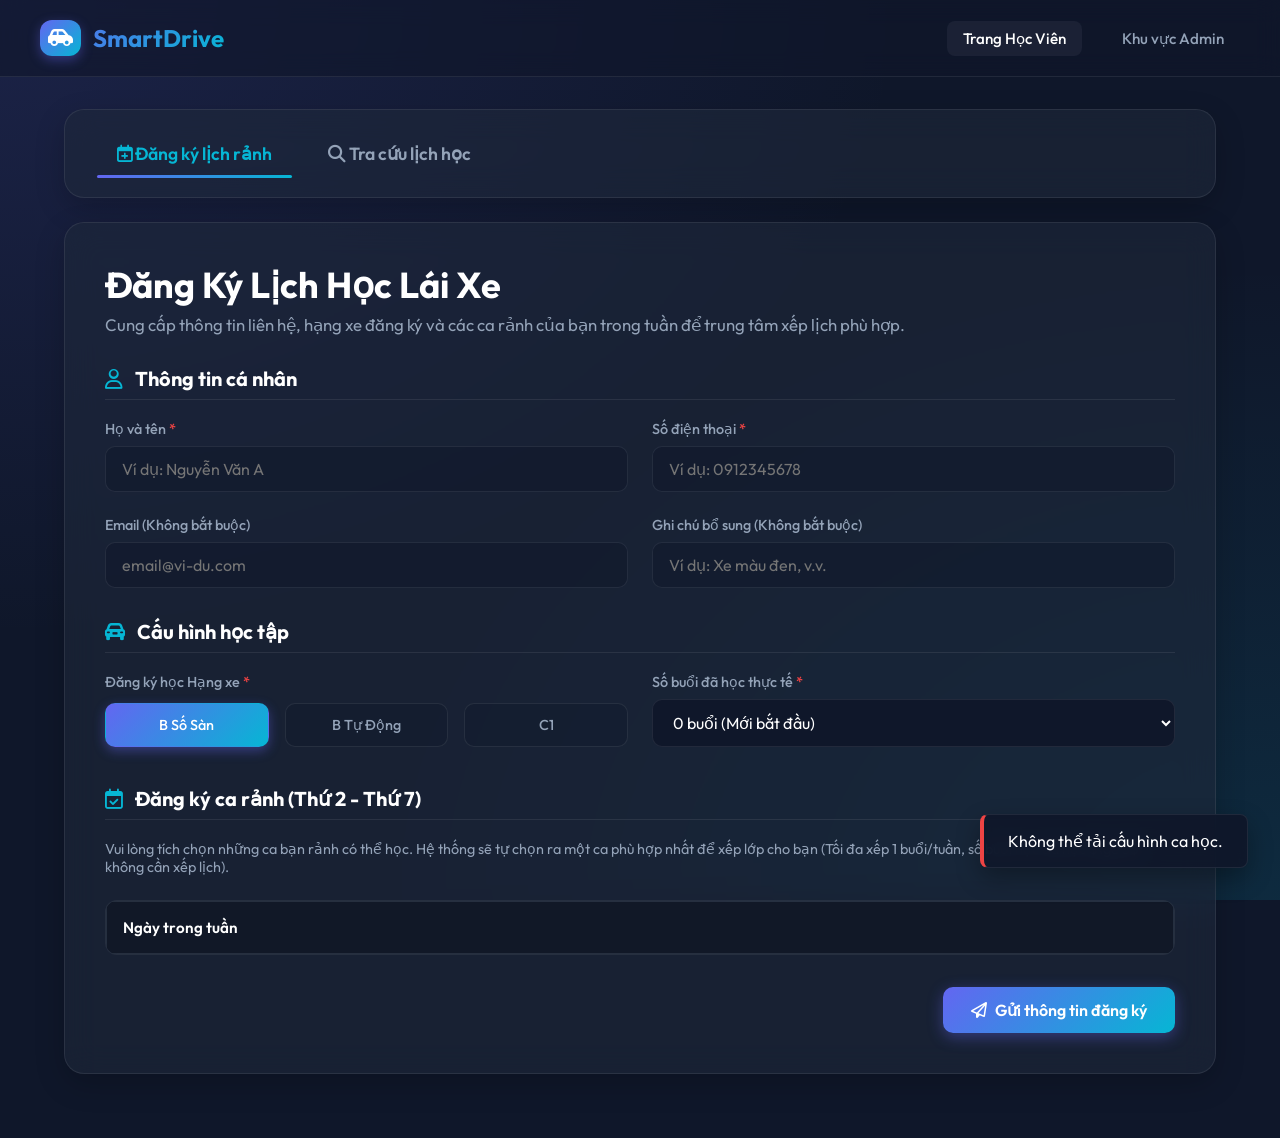
==== static/index.html @ df1af59a "Initial commit: SmartDrive scheduler with admin CRUD, class matching rules, auth validation, and Ver" ====
<!DOCTYPE html>
<html lang="vi">
<head>
    <meta charset="UTF-8">
    <meta name="viewport" content="width=device-width, initial-scale=1.0">
    <title>Đăng Ký & Tra Cứu Lịch Học Lái Xe - SmartDrive</title>
    <link rel="stylesheet" href="css/style.css">
    <link rel="stylesheet" href="https://cdnjs.cloudflare.com/ajax/libs/font-awesome/6.4.0/css/all.min.css">
</head>
<body>

    <header>
        <div class="header-container">
            <a href="#" class="logo">
                <i class="fa-solid fa-car-side"></i>
                <span>SmartDrive</span>
            </a>
            <div class="nav-links">
                <a href="index.html" class="nav-btn active">Trang Học Viên</a>
                <a href="admin.html" class="nav-btn">Khu vực Admin</a>
            </div>
        </div>
    </header>

    <main>
        <!-- Student Tabs Navigation -->
        <div class="card" style="padding: 1.25rem 2rem; margin-bottom: 1.5rem;">
            <div class="admin-tabs" style="border-bottom: none;">
                <button class="tab-btn active" data-tab="register" id="nav-tab-register">
                    <i class="fa-regular fa-calendar-plus"></i> Đăng ký lịch rảnh
                </button>
                <button class="tab-btn" data-tab="lookup" id="nav-tab-lookup">
                    <i class="fa-solid fa-magnifying-glass"></i> Tra cứu lịch học
                </button>
            </div>
        </div>

        <!-- TAB CONTENT 1: REGISTER -->
        <div id="tab-register" class="tab-content active">
            <div class="card" id="form-container">
                <h1>Đăng Ký Lịch Học Lái Xe</h1>
                <p class="subtitle">Cung cấp thông tin liên hệ, hạng xe đăng ký và các ca rảnh của bạn trong tuần để trung tâm xếp lịch phù hợp.</p>
                
                <form id="student-form">
                    <h2 style="font-size: 1.25rem; border-bottom: 1px solid var(--border-color); padding-bottom: 0.5rem; margin-bottom: 1.25rem;">
                        <i class="fa-regular fa-user" style="margin-right: 0.5rem; color: var(--accent);"></i> Thông tin cá nhân
                    </h2>
                    
                    <div class="form-row">
                        <div class="form-group">
                            <label for="name">Họ và tên <span style="color: var(--danger);">*</span></label>
                            <input type="text" id="name" class="form-control" placeholder="Ví dụ: Nguyễn Văn A" required>
                        </div>
                        
                        <div class="form-group">
                            <label for="phone">Số điện thoại <span style="color: var(--danger);">*</span></label>
                            <input type="tel" id="phone" class="form-control" placeholder="Ví dụ: 0912345678" required>
                        </div>
                    </div>

                    <div class="form-row">
                        <div class="form-group">
                            <label for="email">Email (Không bắt buộc)</label>
                            <input type="email" id="email" class="form-control" placeholder="email@vi-du.com">
                        </div>
                        
                        <div class="form-group">
                            <label for="notes">Ghi chú bổ sung (Không bắt buộc)</label>
                            <input type="text" id="notes" class="form-control" placeholder="Ví dụ: Xe màu đen, v.v.">
                        </div>
                    </div>

                    <h2 style="font-size: 1.25rem; border-bottom: 1px solid var(--border-color); padding-bottom: 0.5rem; margin-bottom: 1.25rem; margin-top: 2rem;">
                        <i class="fa-solid fa-car-rear" style="margin-right: 0.5rem; color: var(--accent);"></i> Cấu hình học tập
                    </h2>

                    <div class="form-row">
                        <div class="form-group" style="flex: 2;">
                            <label>Đăng ký học Hạng xe <span style="color: var(--danger);">*</span></label>
                            <div class="license-options">
                                <input type="radio" name="license_type" id="lic_bsan" value="B số sàn" class="license-radio-btn" checked>
                                <label for="lic_bsan" class="license-radio-label">B Số Sàn</label>

                                <input type="radio" name="license_type" id="lic_btudong" value="B tự động" class="license-radio-btn">
                                <label for="lic_btudong" class="license-radio-label">B Tự Động</label>

                                <input type="radio" name="license_type" id="lic_c1" value="C1" class="license-radio-btn">
                                <label for="lic_c1" class="license-radio-label">C1</label>
                            </div>
                        </div>

                        <div class="form-group" style="flex: 1; min-width: 200px;">
                            <label for="lessons-completed">Số buổi đã học thực tế <span style="color: var(--danger);">*</span></label>
                            <select id="lessons-completed" class="form-control" style="background-color: #0f172a; color: #fff;">
                                <option value="0">0 buổi (Mới bắt đầu)</option>
                                <option value="1">1 buổi</option>
                                <option value="2">2 buổi</option>
                                <option value="3">3 buổi (Đã hoàn thành)</option>
                                <option value="4">4 buổi trở lên</option>
                            </select>
                        </div>
                    </div>

                    <div class="availability-section">
                        <h2 style="font-size: 1.25rem; border-bottom: 1px solid var(--border-color); padding-bottom: 0.5rem; margin-bottom: 1.25rem;">
                            <i class="fa-regular fa-calendar-check" style="margin-right: 0.5rem; color: var(--accent);"></i> Đăng ký ca rảnh (Thứ 2 - Thứ 7)
                        </h2>
                        <p style="color: var(--text-muted); font-size: 0.9rem; margin-bottom: 1.5rem;">
                            Vui lòng tích chọn những ca bạn rảnh có thể học. Hệ thống sẽ tự chọn ra một ca phù hợp nhất để xếp lớp cho bạn (Tối đa xếp 1 buổi/tuần, số buổi học đã học $\ge 3$ không cần xếp lịch).
                        </p>

                        <div class="grid-wrapper">
                            <table class="avail-table">
                                <thead>
                                    <tr id="table-headers">
                                        <th>Ngày trong tuần</th>
                                        <!-- Dynamic columns -->
                                    </tr>
                                </thead>
                                <tbody id="table-body">
                                    <!-- Dynamic rows -->
                                </tbody>
                            </table>
                        </div>
                    </div>

                    <div style="text-align: right; margin-top: 1rem;">
                        <button type="submit" class="btn btn-primary" id="submit-btn">
                            <i class="fa-regular fa-paper-plane"></i> Gửi thông tin đăng ký
                        </button>
                    </div>
                </form>
            </div>

            <div class="card success-screen" id="success-container" style="display: none;">
                <i class="fa-regular fa-circle-check success-icon"></i>
                <h1>Đăng Ký Thành Công!</h1>
                <p class="subtitle" style="margin-top: 0.5rem; margin-bottom: 2rem;">
                    Cảm ơn bạn. Thông tin lịch rảnh đã được ghi nhận. Bạn có thể sang thẻ <b>"Tra cứu lịch học"</b> để tra cứu lịch của mình sau khi ban quản trị xếp lớp xong.
                </p>
                <button class="btn btn-primary" id="btn-back">
                    <i class="fa-solid fa-arrow-rotate-left"></i> Đăng ký tiếp cho người khác
                </button>
            </div>
        </div>

        <!-- TAB CONTENT 2: LOOKUP -->
        <div id="tab-lookup" class="tab-content">
            <div class="card">
                <h1>Tra Cứu Lịch Học Cá Nhân</h1>
                <p class="subtitle">Nhập số điện thoại của bạn để kiểm tra lịch học lái xe đã được xếp cho tuần này.</p>
                
                <form id="lookup-form" style="display: flex; gap: 1rem; max-width: 600px; margin-bottom: 2rem;">
                    <div class="form-group" style="flex: 1;">
                        <input type="tel" id="lookup-phone" class="form-control" placeholder="Nhập số điện thoại đăng ký (Ví dụ: 0912345678)" required>
                    </div>
                    <button type="submit" class="btn btn-primary" id="lookup-btn" style="padding: 0 2rem;">
                        <i class="fa-solid fa-magnifying-glass"></i> Tra cứu
                    </button>
                </form>

                <!-- Dynamic Lookup Results Container -->
                <div id="lookup-result-container" style="display: none; animation: fadeIn 0.4s ease-out;">
                    <!-- Results dynamically loaded here -->
                </div>
            </div>
        </div>
    </main>

    <div class="toast" id="toast"></div>

    <script src="js/student.js"></script>
</body>
</html>
---- static/css/style.css ----
@import url('https://fonts.googleapis.com/css2?family=Outfit:wght@300;400;500;600;700&display=swap');

:root {
    --bg-dark: #0f172a;
    --bg-card: rgba(30, 41, 59, 0.6);
    --border-color: rgba(255, 255, 255, 0.08);
    --primary: #6366f1;
    --primary-glow: rgba(99, 102, 241, 0.4);
    --accent: #06b6d4;
    --accent-glow: rgba(6, 182, 212, 0.4);
    --success: #10b981;
    --success-glow: rgba(16, 185, 129, 0.3);
    --danger: #ef4444;
    --warning: #f59e0b;
    --text-main: #f8fafc;
    --text-muted: #94a3b8;
    --font-sans: 'Outfit', -apple-system, BlinkMacSystemFont, "Segoe UI", Roboto, sans-serif;
    --transition: all 0.3s cubic-bezier(0.4, 0, 0.2, 1);
}

* {
    box-sizing: border-box;
    margin: 0;
    padding: 0;
}

body {
    background-color: var(--bg-dark);
    background-image: 
        radial-gradient(at 0% 0%, rgba(99, 102, 241, 0.15) 0px, transparent 50%),
        radial-gradient(at 100% 100%, rgba(6, 182, 212, 0.12) 0px, transparent 50%);
    background-attachment: fixed;
    color: var(--text-main);
    font-family: var(--font-sans);
    min-height: 100vh;
    display: flex;
    flex-direction: column;
    overflow-x: hidden;
}

header {
    background: rgba(15, 23, 42, 0.6);
    backdrop-filter: blur(12px);
    -webkit-backdrop-filter: blur(12px);
    border-bottom: 1px solid var(--border-color);
    padding: 1.25rem 2rem;
    position: sticky;
    top: 0;
    z-index: 100;
}

.header-container {
    max-width: 1200px;
    margin: 0 auto;
    display: flex;
    justify-content: space-between;
    align-items: center;
}

.logo {
    display: flex;
    align-items: center;
    gap: 0.75rem;
    font-weight: 700;
    font-size: 1.5rem;
    color: #fff;
    text-decoration: none;
    background: linear-gradient(135deg, var(--primary), var(--accent));
    -webkit-background-clip: text;
    -webkit-text-fill-color: transparent;
}

.logo i {
    background: linear-gradient(135deg, var(--primary), var(--accent));
    -webkit-background-clip: initial;
    -webkit-text-fill-color: initial;
    color: #fff;
    padding: 0.5rem;
    border-radius: 12px;
    font-size: 1.25rem;
    box-shadow: 0 4px 12px var(--primary-glow);
}

.nav-links {
    display: flex;
    gap: 1.5rem;
}

.nav-btn {
    color: var(--text-muted);
    text-decoration: none;
    font-weight: 500;
    font-size: 0.95rem;
    padding: 0.5rem 1rem;
    border-radius: 8px;
    transition: var(--transition);
}

.nav-btn:hover, .nav-btn.active {
    color: #fff;
    background: rgba(255, 255, 255, 0.05);
}

main {
    flex: 1;
    max-width: 1200px;
    width: 100%;
    margin: 2rem auto;
    padding: 0 1.5rem;
}

.card {
    background: var(--bg-card);
    backdrop-filter: blur(16px);
    -webkit-backdrop-filter: blur(16px);
    border: 1px solid var(--border-color);
    border-radius: 20px;
    padding: 2.5rem;
    box-shadow: 0 10px 30px rgba(0, 0, 0, 0.2);
    margin-bottom: 2rem;
    animation: fadeIn 0.6s ease-out;
}

@keyframes fadeIn {
    from { opacity: 0; transform: translateY(15px); }
    to { opacity: 1; transform: translateY(0); }
}

h1, h2, h3 {
    font-weight: 700;
    color: #fff;
    line-height: 1.2;
}

h1 { font-size: 2.25rem; margin-bottom: 0.5rem; }
h2 { font-size: 1.5rem; margin-bottom: 1.5rem; }
p.subtitle { color: var(--text-muted); margin-bottom: 2rem; font-size: 1.05rem; }

/* Grid Forms */
.form-row {
    display: grid;
    grid-template-columns: repeat(auto-fit, minmax(220px, 1fr));
    gap: 1.5rem;
    margin-bottom: 1.5rem;
}

.form-group {
    display: flex;
    flex-direction: column;
    gap: 0.5rem;
}

.form-group label {
    font-size: 0.9rem;
    font-weight: 500;
    color: var(--text-muted);
}

.form-control {
    background: rgba(15, 23, 42, 0.5);
    border: 1px solid var(--border-color);
    border-radius: 10px;
    padding: 0.75rem 1rem;
    color: #fff;
    font-family: var(--font-sans);
    font-size: 1rem;
    transition: var(--transition);
}

.form-control:focus {
    outline: none;
    border-color: var(--primary);
    box-shadow: 0 0 0 3px var(--primary-glow);
}

/* Radio buttons container for license selection */
.license-options {
    display: flex;
    gap: 1rem;
    flex-wrap: wrap;
    margin-top: 0.25rem;
}

.license-radio-btn {
    display: none;
}

.license-radio-label {
    flex: 1;
    min-width: 100px;
    text-align: center;
    padding: 0.75rem;
    border: 1px solid var(--border-color);
    border-radius: 10px;
    background: rgba(15, 23, 42, 0.3);
    color: var(--text-muted);
    font-weight: 600;
    cursor: pointer;
    transition: var(--transition);
    user-select: none;
}

.license-radio-label:hover {
    background: rgba(255,255,255,0.03);
    color: #fff;
}

.license-radio-btn:checked + .license-radio-label {
    background: linear-gradient(135deg, var(--primary), var(--accent));
    color: #fff;
    border-color: transparent;
    box-shadow: 0 4px 12px var(--primary-glow);
}

/* Metrics Dashboard Panel */
.metrics-container {
    display: grid;
    grid-template-columns: repeat(auto-fit, minmax(220px, 1fr));
    gap: 1.25rem;
    margin-bottom: 2rem;
    animation: fadeIn 0.5s ease-out;
}

.metric-card {
    background: rgba(30, 41, 59, 0.45);
    backdrop-filter: blur(12px);
    -webkit-backdrop-filter: blur(12px);
    border: 1px solid var(--border-color);
    border-radius: 16px;
    padding: 1.5rem;
    display: flex;
    align-items: center;
    gap: 1.25rem;
    position: relative;
    overflow: hidden;
}

.metric-card::before {
    content: '';
    position: absolute;
    top: 0;
    left: 0;
    width: 4px;
    height: 100%;
    background: var(--primary);
}

.metric-card.accent::before { background: var(--accent); }
.metric-card.success::before { background: var(--success); }
.metric-card.warning::before { background: var(--warning); }

.metric-icon {
    width: 48px;
    height: 48px;
    border-radius: 12px;
    display: flex;
    align-items: center;
    justify-content: center;
    font-size: 1.5rem;
    background: rgba(255, 255, 255, 0.03);
    border: 1px solid var(--border-color);
}

.metric-card:nth-child(1) .metric-icon { color: var(--primary); }
.metric-card:nth-child(2) .metric-icon { color: var(--accent); }
.metric-card:nth-child(3) .metric-icon { color: var(--success); }
.metric-card:nth-child(4) .metric-icon { color: var(--warning); }

.metric-details {
    display: flex;
    flex-direction: column;
}

.metric-value {
    font-size: 1.75rem;
    font-weight: 700;
    color: #fff;
    line-height: 1.1;
}

.metric-label {
    font-size: 0.85rem;
    color: var(--text-muted);
    font-weight: 500;
    margin-top: 0.25rem;
}

/* Class ratios metrics subpanel */
.ratios-panel {
    background: rgba(30, 41, 59, 0.3);
    border: 1px solid var(--border-color);
    border-radius: 16px;
    padding: 1.25rem;
    margin-bottom: 2rem;
}

.ratio-bar-container {
    display: flex;
    flex-direction: column;
    gap: 0.75rem;
    margin-top: 1rem;
}

.ratio-item {
    display: flex;
    align-items: center;
    justify-content: space-between;
    font-size: 0.85rem;
    color: var(--text-muted);
}

.ratio-label {
    font-weight: 600;
    color: #fff;
    width: 80px;
}

.ratio-bar-bg {
    flex: 1;
    height: 8px;
    background: rgba(255, 255, 255, 0.05);
    border-radius: 4px;
    overflow: hidden;
    margin: 0 1rem;
}

.ratio-bar-fill {
    height: 100%;
    background: var(--primary);
    border-radius: 4px;
    width: 0;
    transition: width 1s ease-out;
}

.ratio-bar-fill.bsan { background: #818cf8; }
.ratio-bar-fill.btudong { background: #22d3ee; }
.ratio-bar-fill.c1 { background: #fbbf24; }

.ratio-value {
    width: 40px;
    text-align: right;
    font-weight: 600;
}

/* Filters & Search Controls */
.filter-search-container {
    display: flex;
    gap: 1rem;
    margin-bottom: 1.5rem;
    flex-wrap: wrap;
}

.search-wrapper {
    flex: 1;
    min-width: 250px;
    position: relative;
}

.search-wrapper i {
    position: absolute;
    left: 1rem;
    top: 50%;
    transform: translateY(-50%);
    color: var(--text-muted);
}

.search-control {
    width: 100%;
    padding-left: 2.75rem;
}

.filter-select {
    width: 180px;
}

/* Availability selection table */
.availability-section {
    margin-top: 2.5rem;
}

.grid-wrapper {
    overflow-x: auto;
    border-radius: 12px;
    border: 1px solid var(--border-color);
    background: rgba(15, 23, 42, 0.3);
    margin-bottom: 2rem;
}

.avail-table {
    width: 100%;
    border-collapse: collapse;
    min-width: 700px;
}

.avail-table th, .avail-table td {
    padding: 1rem;
    text-align: center;
    border: 1px solid var(--border-color);
}

.avail-table th {
    background: rgba(15, 23, 42, 0.6);
    font-weight: 600;
    color: #fff;
    font-size: 0.95rem;
}

.avail-table th:first-child {
    text-align: left;
    width: 200px;
    position: sticky;
    left: 0;
    background: #111827;
}

.avail-table td:first-child {
    text-align: left;
    font-weight: 500;
    color: var(--text-muted);
    position: sticky;
    left: 0;
    background: rgba(30, 41, 59, 0.9);
}

.cell-checkbox {
    display: none;
}

.cell-label {
    display: block;
    padding: 0.75rem 0.5rem;
    border-radius: 8px;
    background: rgba(255, 255, 255, 0.03);
    border: 1px solid transparent;
    cursor: pointer;
    font-weight: 500;
    font-size: 0.85rem;
    color: var(--text-muted);
    transition: var(--transition);
    user-select: none;
}

.cell-label:hover {
    background: rgba(255, 255, 255, 0.08);
    color: #fff;
    transform: scale(1.02);
}

.cell-checkbox:checked + .cell-label {
    background: linear-gradient(135deg, var(--primary), var(--accent));
    color: #fff;
    border-color: rgba(255, 255, 255, 0.1);
    box-shadow: 0 4px 12px var(--primary-glow);
}

/* Button UI Components */
.btn {
    background: rgba(255, 255, 255, 0.05);
    color: #fff;
    border: 1px solid var(--border-color);
    padding: 0.8rem 1.75rem;
    border-radius: 10px;
    font-family: var(--font-sans);
    font-weight: 600;
    font-size: 1rem;
    cursor: pointer;
    display: inline-flex;
    align-items: center;
    justify-content: center;
    gap: 0.5rem;
    transition: var(--transition);
}

.btn-primary {
    background: linear-gradient(135deg, var(--primary), var(--accent));
    border: none;
    box-shadow: 0 4px 15px var(--primary-glow);
}

.btn-primary:hover {
    box-shadow: 0 6px 20px rgba(99, 102, 241, 0.6);
    transform: translateY(-2px);
}

.btn:active {
    transform: translateY(0);
}

.btn-secondary:hover {
    background: rgba(255, 255, 255, 0.1);
    border-color: rgba(255, 255, 255, 0.2);
}

.btn-danger {
    background: var(--danger);
    border: none;
}

.btn-danger:hover {
    background: #dc2626;
    box-shadow: 0 4px 12px rgba(239, 68, 68, 0.4);
    transform: translateY(-2px);
}

.btn-sm {
    padding: 0.4rem 0.8rem;
    font-size: 0.85rem;
    border-radius: 6px;
}

.btn-actions {
    display: flex;
    justify-content: flex-end;
    gap: 1rem;
    margin-top: 1rem;
}

/* Toast notifications */
.toast {
    position: fixed;
    bottom: 2rem;
    right: 2rem;
    background: rgba(15, 23, 42, 0.9);
    backdrop-filter: blur(10px);
    border-left: 4px solid var(--primary);
    border-top: 1px solid var(--border-color);
    border-right: 1px solid var(--border-color);
    border-bottom: 1px solid var(--border-color);
    border-radius: 8px;
    padding: 1rem 1.5rem;
    color: #fff;
    box-shadow: 0 10px 25px rgba(0, 0, 0, 0.3);
    z-index: 1100;
    transform: translateY(150%);
    transition: var(--transition);
}

.toast.show {
    transform: translateY(0);
}

.toast.success {
    border-left-color: var(--success);
}

.toast.error {
    border-left-color: var(--danger);
}

/* Tab button toggling */
.admin-tabs {
    display: flex;
    gap: 1rem;
    border-bottom: 1px solid var(--border-color);
}

.tab-btn {
    background: none;
    border: none;
    color: var(--text-muted);
    font-family: var(--font-sans);
    font-size: 1.1rem;
    font-weight: 600;
    padding: 0.75rem 1.25rem;
    cursor: pointer;
    transition: var(--transition);
    position: relative;
}

.tab-btn:hover {
    color: #fff;
}

.tab-btn.active {
    color: var(--accent);
}

.tab-btn.active::after {
    content: '';
    position: absolute;
    bottom: -1px;
    left: 0;
    width: 100%;
    height: 3px;
    background: linear-gradient(90deg, var(--primary), var(--accent));
    border-radius: 3px;
}

.tab-content {
    display: none;
}

.tab-content.active {
    display: block;
    animation: fadeIn 0.4s ease-out;
}

/* Week selector */
.week-select-container {
    display: flex;
    align-items: center;
    justify-content: space-between;
    flex-wrap: wrap;
    gap: 1rem;
    margin-bottom: 1.5rem;
    background: rgba(15, 23, 42, 0.4);
    border: 1px solid var(--border-color);
    border-radius: 12px;
    padding: 1rem 1.5rem;
}

.week-nav {
    display: flex;
    align-items: center;
    gap: 1rem;
}

.week-title {
    font-size: 1.2rem;
    font-weight: 600;
}

/* Schedule Grid Layout */
.schedule-table-container {
    overflow-x: auto;
    border-radius: 12px;
    border: 1px solid var(--border-color);
    margin-bottom: 1.5rem;
    background: rgba(15, 23, 42, 0.3);
}

.schedule-table {
    width: 100%;
    border-collapse: collapse;
    min-width: 800px;
}

.schedule-table th, .schedule-table td {
    padding: 1.25rem 1rem;
    border: 1px solid var(--border-color);
    vertical-align: top;
}

.schedule-table th {
    background: rgba(15, 23, 42, 0.7);
    color: #fff;
    font-weight: 600;
    text-align: center;
    width: 14%;
}

.schedule-table th:first-child {
    width: 16%;
    text-align: left;
    position: sticky;
    left: 0;
    background: #111827;
}

.schedule-table td:first-child {
    font-weight: 600;
    color: #fff;
    background: rgba(15, 23, 42, 0.5);
    position: sticky;
    left: 0;
}

.schedule-cell {
    min-height: 80px;
    display: flex;
    flex-direction: column;
    gap: 0.5rem;
}

/* Assignment Cards inside Grid Cells */
.assignment-card {
    background: rgba(99, 102, 241, 0.15);
    border: 1px solid rgba(99, 102, 241, 0.3);
    border-radius: 8px;
    padding: 0.5rem 0.75rem;
    font-size: 0.85rem;
    position: relative;
    cursor: pointer;
    transition: var(--transition);
}

.assignment-card:hover {
    background: rgba(99, 102, 241, 0.25);
    border-color: var(--primary);
    transform: translateY(-2px);
    box-shadow: 0 4px 10px rgba(99, 102, 241, 0.2);
}

.assignment-card .student-name {
    font-weight: 600;
    color: #fff;
    margin-bottom: 0.2rem;
    padding-right: 1.2rem;
}

/* Tag labels on cards */
.license-tag {
    font-size: 0.75rem;
    font-weight: 600;
    padding: 0.1rem 0.4rem;
    border-radius: 4px;
    display: inline-block;
    margin-top: 0.2rem;
}

.license-tag.bsan { background: rgba(129, 140, 248, 0.15); color: #818cf8; border: 1px solid rgba(129, 140, 248, 0.3); }
.license-tag.btudong { background: rgba(34, 211, 238, 0.15); color: #22d3ee; border: 1px solid rgba(34, 211, 238, 0.3); }
.license-tag.c1 { background: rgba(251, 191, 36, 0.15); color: #fbbf24; border: 1px solid rgba(251, 191, 36, 0.3); }

.assignment-card .remove-btn {
    position: absolute;
    top: 0.25rem;
    right: 0.25rem;
    background: none;
    border: none;
    color: var(--text-muted);
    font-size: 0.9rem;
    cursor: pointer;
    opacity: 0;
    transition: var(--transition);
}

.assignment-card:hover .remove-btn {
    opacity: 1;
}

.assignment-card .remove-btn:hover {
    color: var(--danger);
}

.empty-cell-btn {
    display: flex;
    align-items: center;
    justify-content: center;
    width: 100%;
    height: 100%;
    min-height: 40px;
    border: 1px dashed var(--border-color);
    border-radius: 8px;
    background: transparent;
    color: var(--text-muted);
    font-size: 0.8rem;
    cursor: pointer;
    transition: var(--transition);
}

.empty-cell-btn:hover {
    background: rgba(255, 255, 255, 0.02);
    border-color: var(--text-muted);
    color: #fff;
}

/* Modals layout */
.modal-overlay {
    position: fixed;
    top: 0;
    left: 0;
    right: 0;
    bottom: 0;
    background: rgba(15, 23, 42, 0.8);
    backdrop-filter: blur(8px);
    display: flex;
    align-items: center;
    justify-content: center;
    z-index: 1000;
    opacity: 0;
    pointer-events: none;
    transition: var(--transition);
}

.modal-overlay.active {
    opacity: 1;
    pointer-events: all;
}

.modal-container {
    background: #1e293b;
    border: 1px solid var(--border-color);
    border-radius: 16px;
    width: 90%;
    max-width: 500px;
    padding: 2rem;
    box-shadow: 0 20px 40px rgba(0, 0, 0, 0.4);
    transform: scale(0.9);
    transition: var(--transition);
}

.modal-overlay.active .modal-container {
    transform: scale(1);
}

.modal-header {
    display: flex;
    justify-content: space-between;
    align-items: center;
    margin-bottom: 1.5rem;
}

.modal-close {
    background: none;
    border: none;
    color: var(--text-muted);
    font-size: 1.5rem;
    cursor: pointer;
    transition: var(--transition);
}

.modal-close:hover {
    color: #fff;
}

/* Submissions entries */
.submissions-list {
    display: flex;
    flex-direction: column;
    gap: 1rem;
}

.submission-item {
    background: rgba(255, 255, 255, 0.02);
    border: 1px solid var(--border-color);
    border-radius: 12px;
    padding: 1.25rem;
    display: flex;
    justify-content: space-between;
    align-items: flex-start;
    gap: 1rem;
    transition: var(--transition);
}

.submission-item:hover {
    border-color: rgba(255,255,255,0.15);
    background: rgba(255,255,255,0.03);
}

.submission-info h4 {
    color: #fff;
    margin-bottom: 0.3rem;
}

.submission-info p {
    font-size: 0.9rem;
    color: var(--text-muted);
    margin-bottom: 0.2rem;
}

.submission-avail {
    display: flex;
    flex-wrap: wrap;
    gap: 0.4rem;
    margin-top: 0.75rem;
}

.avail-badge {
    background: rgba(6, 182, 212, 0.15);
    color: var(--accent);
    border: 1px solid rgba(6, 182, 212, 0.3);
    border-radius: 4px;
    padding: 0.2rem 0.5rem;
    font-size: 0.75rem;
    font-weight: 500;
}

/* Highlighted search state */
.highlighted {
    box-shadow: 0 0 12px var(--accent-glow) !important;
    border-color: var(--accent) !important;
    animation: pulse 1.5s infinite;
}

@keyframes pulse {
    0% { transform: scale(1); }
    50% { transform: scale(1.03); }
    100% { transform: scale(1); }
}

/* Quick Notify Modal Specifics */
.notify-options {
    display: flex;
    flex-direction: column;
    gap: 1rem;
    margin-top: 1rem;
}

.notify-card-btn {
    background: rgba(255,255,255,0.03);
    border: 1px solid var(--border-color);
    border-radius: 12px;
    padding: 1.25rem;
    display: flex;
    align-items: center;
    gap: 1rem;
    cursor: pointer;
    text-align: left;
    transition: var(--transition);
}

.notify-card-btn:hover {
    background: rgba(255,255,255,0.08);
    border-color: var(--accent);
    transform: translateY(-2px);
}

.notify-card-btn i {
    font-size: 1.75rem;
}

.notify-card-btn i.fa-zalo {
    color: #0068ff;
}

.notify-card-btn i.fa-copy {
    color: var(--success);
}

.notify-template-preview {
    margin-top: 1.5rem;
    padding: 1rem;
    background: rgba(15,23,42,0.4);
    border: 1px dashed var(--border-color);
    border-radius: 8px;
    font-size: 0.85rem;
    color: var(--text-muted);
}

/* Unscheduled panel */
#unscheduled-panel {
    border-top: 1px solid var(--border-color);
    padding-top: 1.5rem;
    margin-top: 1.5rem;
}

/* Success Form screen */
.success-screen {
    text-align: center;
    padding: 2rem;
}

.success-icon {
    font-size: 4rem;
    color: var(--success);
    margin-bottom: 1.5rem;
    display: inline-block;
    animation: scaleUp 0.5s cubic-bezier(0.175, 0.885, 0.32, 1.275);
}

@keyframes scaleUp {
    from { transform: scale(0); }
    to { transform: scale(1); }
}

/* Responsiveness */
@media (max-width: 768px) {
    .header-container {
        flex-direction: column;
        gap: 1rem;
    }
    
    .card {
        padding: 1.5rem;
    }
    
    h1 {
        font-size: 1.75rem;
    }
    
    .week-select-container {
        flex-direction: column;
        align-items: stretch;
    }
}
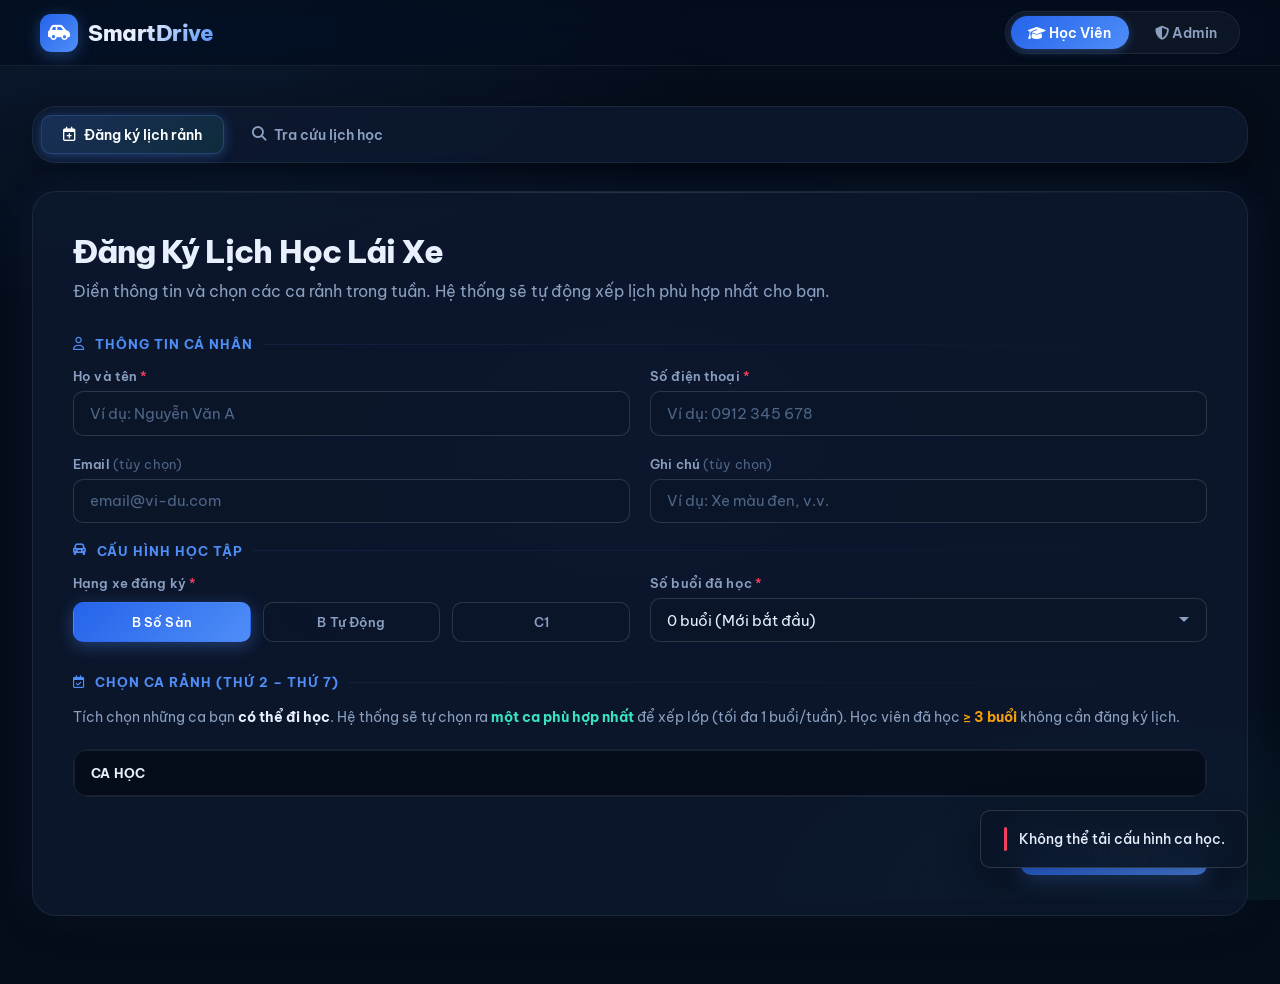
==== commit 324fc804: "UI overhaul: Premium dark design with Be Vietnam Pro font, new color palette, improved components an" ====
--- a/static/index.html
+++ b/static/index.html
@@ -4,6 +4,7 @@
     <meta charset="UTF-8">
     <meta name="viewport" content="width=device-width, initial-scale=1.0">
     <title>Đăng Ký & Tra Cứu Lịch Học Lái Xe - SmartDrive</title>
+    <meta name="description" content="Đăng ký lịch rảnh và tra cứu lịch học lái xe của bạn tại Trung tâm SmartDrive.">
     <link rel="stylesheet" href="css/style.css">
     <link rel="stylesheet" href="https://cdnjs.cloudflare.com/ajax/libs/font-awesome/6.4.0/css/all.min.css">
 </head>
@@ -12,20 +13,26 @@
     <header>
         <div class="header-container">
             <a href="#" class="logo">
-                <i class="fa-solid fa-car-side"></i>
-                <span>SmartDrive</span>
+                <div class="logo-icon">
+                    <i class="fa-solid fa-car-side"></i>
+                </div>
+                <span class="logo-text">SmartDrive</span>
             </a>
-            <div class="nav-links">
-                <a href="index.html" class="nav-btn active">Trang Học Viên</a>
-                <a href="admin.html" class="nav-btn">Khu vực Admin</a>
-            </div>
+            <nav class="nav-links">
+                <a href="index.html" class="nav-btn active">
+                    <i class="fa-solid fa-graduation-cap"></i> Học Viên
+                </a>
+                <a href="login.html" class="nav-btn">
+                    <i class="fa-solid fa-shield-halved"></i> Admin
+                </a>
+            </nav>
         </div>
     </header>
 
     <main>
-        <!-- Student Tabs Navigation -->
-        <div class="card" style="padding: 1.25rem 2rem; margin-bottom: 1.5rem;">
-            <div class="admin-tabs" style="border-bottom: none;">
+        <!-- Tab Navigation -->
+        <div class="tab-nav-card">
+            <div class="admin-tabs">
                 <button class="tab-btn active" data-tab="register" id="nav-tab-register">
                     <i class="fa-regular fa-calendar-plus"></i> Đăng ký lịch rảnh
                 </button>
@@ -35,48 +42,48 @@
             </div>
         </div>
 
-        <!-- TAB CONTENT 1: REGISTER -->
+        <!-- TAB 1: REGISTER -->
         <div id="tab-register" class="tab-content active">
             <div class="card" id="form-container">
-                <h1>Đăng Ký Lịch Học Lái Xe</h1>
-                <p class="subtitle">Cung cấp thông tin liên hệ, hạng xe đăng ký và các ca rảnh của bạn trong tuần để trung tâm xếp lịch phù hợp.</p>
-                
+                <div style="margin-bottom: 2rem;">
+                    <h1>Đăng Ký Lịch Học Lái Xe</h1>
+                    <p class="subtitle" style="margin-bottom:0;">Điền thông tin và chọn các ca rảnh trong tuần. Hệ thống sẽ tự động xếp lịch phù hợp nhất cho bạn.</p>
+                </div>
+
                 <form id="student-form">
-                    <h2 style="font-size: 1.25rem; border-bottom: 1px solid var(--border-color); padding-bottom: 0.5rem; margin-bottom: 1.25rem;">
-                        <i class="fa-regular fa-user" style="margin-right: 0.5rem; color: var(--accent);"></i> Thông tin cá nhân
-                    </h2>
-                    
+                    <div class="section-label">
+                        <i class="fa-regular fa-user"></i> Thông tin cá nhân
+                    </div>
+
                     <div class="form-row">
                         <div class="form-group">
-                            <label for="name">Họ và tên <span style="color: var(--danger);">*</span></label>
+                            <label for="name">Họ và tên <span style="color:var(--danger)">*</span></label>
                             <input type="text" id="name" class="form-control" placeholder="Ví dụ: Nguyễn Văn A" required>
                         </div>
-                        
                         <div class="form-group">
-                            <label for="phone">Số điện thoại <span style="color: var(--danger);">*</span></label>
-                            <input type="tel" id="phone" class="form-control" placeholder="Ví dụ: 0912345678" required>
+                            <label for="phone">Số điện thoại <span style="color:var(--danger)">*</span></label>
+                            <input type="tel" id="phone" class="form-control" placeholder="Ví dụ: 0912 345 678" required>
                         </div>
                     </div>
 
                     <div class="form-row">
                         <div class="form-group">
-                            <label for="email">Email (Không bắt buộc)</label>
+                            <label for="email">Email <span style="color:var(--text-tertiary); font-weight:400;">(tùy chọn)</span></label>
                             <input type="email" id="email" class="form-control" placeholder="email@vi-du.com">
                         </div>
-                        
                         <div class="form-group">
-                            <label for="notes">Ghi chú bổ sung (Không bắt buộc)</label>
+                            <label for="notes">Ghi chú <span style="color:var(--text-tertiary); font-weight:400;">(tùy chọn)</span></label>
                             <input type="text" id="notes" class="form-control" placeholder="Ví dụ: Xe màu đen, v.v.">
                         </div>
                     </div>
 
-                    <h2 style="font-size: 1.25rem; border-bottom: 1px solid var(--border-color); padding-bottom: 0.5rem; margin-bottom: 1.25rem; margin-top: 2rem;">
-                        <i class="fa-solid fa-car-rear" style="margin-right: 0.5rem; color: var(--accent);"></i> Cấu hình học tập
-                    </h2>
+                    <div class="section-label" style="margin-top: 0.5rem;">
+                        <i class="fa-solid fa-car-rear"></i> Cấu hình học tập
+                    </div>
 
-                    <div class="form-row">
+                    <div class="form-row" style="align-items: end;">
                         <div class="form-group" style="flex: 2;">
-                            <label>Đăng ký học Hạng xe <span style="color: var(--danger);">*</span></label>
+                            <label>Hạng xe đăng ký <span style="color:var(--danger)">*</span></label>
                             <div class="license-options">
                                 <input type="radio" name="license_type" id="lic_bsan" value="B số sàn" class="license-radio-btn" checked>
                                 <label for="lic_bsan" class="license-radio-label">B Số Sàn</label>
@@ -88,10 +95,9 @@
                                 <label for="lic_c1" class="license-radio-label">C1</label>
                             </div>
                         </div>
-
-                        <div class="form-group" style="flex: 1; min-width: 200px;">
-                            <label for="lessons-completed">Số buổi đã học thực tế <span style="color: var(--danger);">*</span></label>
-                            <select id="lessons-completed" class="form-control" style="background-color: #0f172a; color: #fff;">
+                        <div class="form-group" style="flex: 1; min-width: 190px;">
+                            <label for="lessons-completed">Số buổi đã học <span style="color:var(--danger)">*</span></label>
+                            <select id="lessons-completed" class="form-control">
                                 <option value="0">0 buổi (Mới bắt đầu)</option>
                                 <option value="1">1 buổi</option>
                                 <option value="2">2 buổi</option>
@@ -102,18 +108,17 @@
                     </div>
 
                     <div class="availability-section">
-                        <h2 style="font-size: 1.25rem; border-bottom: 1px solid var(--border-color); padding-bottom: 0.5rem; margin-bottom: 1.25rem;">
-                            <i class="fa-regular fa-calendar-check" style="margin-right: 0.5rem; color: var(--accent);"></i> Đăng ký ca rảnh (Thứ 2 - Thứ 7)
-                        </h2>
-                        <p style="color: var(--text-muted); font-size: 0.9rem; margin-bottom: 1.5rem;">
-                            Vui lòng tích chọn những ca bạn rảnh có thể học. Hệ thống sẽ tự chọn ra một ca phù hợp nhất để xếp lớp cho bạn (Tối đa xếp 1 buổi/tuần, số buổi học đã học $\ge 3$ không cần xếp lịch).
+                        <div class="section-label">
+                            <i class="fa-regular fa-calendar-check"></i> Chọn ca rảnh (Thứ 2 – Thứ 7)
+                        </div>
+                        <p style="color: var(--text-secondary); font-size: 0.875rem; margin-bottom: 1.25rem; line-height: 1.6;">
+                            Tích chọn những ca bạn <strong style="color:var(--text-primary);">có thể đi học</strong>. Hệ thống sẽ tự chọn ra <strong style="color:var(--accent);">một ca phù hợp nhất</strong> để xếp lớp (tối đa 1 buổi/tuần). Học viên đã học <strong style="color:var(--warning);">≥ 3 buổi</strong> không cần đăng ký lịch.
                         </p>
-
                         <div class="grid-wrapper">
                             <table class="avail-table">
                                 <thead>
                                     <tr id="table-headers">
-                                        <th>Ngày trong tuần</th>
+                                        <th>Ca học</th>
                                         <!-- Dynamic columns -->
                                     </tr>
                                 </thead>
@@ -124,51 +129,50 @@
                         </div>
                     </div>
 
-                    <div style="text-align: right; margin-top: 1rem;">
-                        <button type="submit" class="btn btn-primary" id="submit-btn">
-                            <i class="fa-regular fa-paper-plane"></i> Gửi thông tin đăng ký
+                    <div style="display:flex; justify-content:flex-end; padding-top: 0.5rem;">
+                        <button type="submit" class="btn btn-primary" id="submit-btn" style="padding: 0.85rem 2.25rem; font-size: 0.95rem;">
+                            <i class="fa-regular fa-paper-plane"></i> Gửi đăng ký
                         </button>
                     </div>
                 </form>
             </div>
 
+            <!-- Success Screen -->
             <div class="card success-screen" id="success-container" style="display: none;">
                 <i class="fa-regular fa-circle-check success-icon"></i>
-                <h1>Đăng Ký Thành Công!</h1>
-                <p class="subtitle" style="margin-top: 0.5rem; margin-bottom: 2rem;">
-                    Cảm ơn bạn. Thông tin lịch rảnh đã được ghi nhận. Bạn có thể sang thẻ <b>"Tra cứu lịch học"</b> để tra cứu lịch của mình sau khi ban quản trị xếp lớp xong.
+                <h1 style="font-size:1.75rem; margin-bottom:0.75rem;">Đăng Ký Thành Công!</h1>
+                <p class="subtitle" style="max-width:460px; margin: 0 auto 2rem;">
+                    Cảm ơn bạn! Thông tin đã được ghi nhận. Sang tab <strong style="color:var(--accent);">"Tra cứu lịch học"</strong> để kiểm tra lịch sau khi admin xếp lớp xong.
                 </p>
                 <button class="btn btn-primary" id="btn-back">
-                    <i class="fa-solid fa-arrow-rotate-left"></i> Đăng ký tiếp cho người khác
+                    <i class="fa-solid fa-arrow-rotate-left"></i> Đăng ký cho người khác
                 </button>
             </div>
         </div>
 
-        <!-- TAB CONTENT 2: LOOKUP -->
+        <!-- TAB 2: LOOKUP -->
         <div id="tab-lookup" class="tab-content">
             <div class="card">
-                <h1>Tra Cứu Lịch Học Cá Nhân</h1>
-                <p class="subtitle">Nhập số điện thoại của bạn để kiểm tra lịch học lái xe đã được xếp cho tuần này.</p>
-                
-                <form id="lookup-form" style="display: flex; gap: 1rem; max-width: 600px; margin-bottom: 2rem;">
-                    <div class="form-group" style="flex: 1;">
-                        <input type="tel" id="lookup-phone" class="form-control" placeholder="Nhập số điện thoại đăng ký (Ví dụ: 0912345678)" required>
+                <h1 style="font-size:1.75rem;">Tra Cứu Lịch Học</h1>
+                <p class="subtitle">Nhập số điện thoại để kiểm tra lịch học đã được xếp cho tuần này.</p>
+
+                <form id="lookup-form" style="display: flex; gap: 0.75rem; max-width: 580px; margin-bottom: 2rem;">
+                    <div class="form-group" style="flex: 1; margin: 0;">
+                        <input type="tel" id="lookup-phone" class="form-control"
+                            placeholder="Nhập số điện thoại đã đăng ký (Vd: 0912345678)" required>
                     </div>
-                    <button type="submit" class="btn btn-primary" id="lookup-btn" style="padding: 0 2rem;">
+                    <button type="submit" class="btn btn-primary" id="lookup-btn" style="padding: 0 1.75rem; white-space: nowrap;">
                         <i class="fa-solid fa-magnifying-glass"></i> Tra cứu
                     </button>
                 </form>
 
-                <!-- Dynamic Lookup Results Container -->
-                <div id="lookup-result-container" style="display: none; animation: fadeIn 0.4s ease-out;">
-                    <!-- Results dynamically loaded here -->
-                </div>
+                <!-- Dynamic Lookup Results -->
+                <div id="lookup-result-container" style="display: none; animation: fadeIn 0.4s ease-out;"></div>
             </div>
         </div>
     </main>
 
     <div class="toast" id="toast"></div>
-
     <script src="js/student.js"></script>
 </body>
 </html>
--- a/static/css/style.css
+++ b/static/css/style.css
@@ -1,56 +1,114 @@
-@import url('https://fonts.googleapis.com/css2?family=Outfit:wght@300;400;500;600;700&display=swap');
-
+@import url('https://fonts.googleapis.com/css2?family=Be+Vietnam+Pro:ital,wght@0,300;0,400;0,500;0,600;0,700;0,800;1,400&display=swap');
+
+/* =========================================================
+   DESIGN TOKENS
+   ========================================================= */
 :root {
-    --bg-dark: #0f172a;
-    --bg-card: rgba(30, 41, 59, 0.6);
-    --border-color: rgba(255, 255, 255, 0.08);
-    --primary: #6366f1;
-    --primary-glow: rgba(99, 102, 241, 0.4);
-    --accent: #06b6d4;
-    --accent-glow: rgba(6, 182, 212, 0.4);
-    --success: #10b981;
-    --success-glow: rgba(16, 185, 129, 0.3);
-    --danger: #ef4444;
+    --bg-base: #050d1a;
+    --bg-surface: #0a1628;
+    --bg-card: rgba(14, 26, 50, 0.75);
+    --bg-card-hover: rgba(20, 36, 68, 0.85);
+    --bg-elevated: rgba(30, 48, 85, 0.6);
+
+    --primary: #4f8ef7;
+    --primary-dark: #2563eb;
+    --primary-glow: rgba(79, 142, 247, 0.35);
+    --primary-subtle: rgba(79, 142, 247, 0.1);
+
+    --accent: #38e2c3;
+    --accent-glow: rgba(56, 226, 195, 0.3);
+    --accent-subtle: rgba(56, 226, 195, 0.08);
+
+    --violet: #8b5cf6;
+    --violet-glow: rgba(139, 92, 246, 0.35);
+
+    --success: #22c55e;
+    --success-glow: rgba(34, 197, 94, 0.3);
+    --success-subtle: rgba(34, 197, 94, 0.08);
+
+    --danger: #f43f5e;
+    --danger-glow: rgba(244, 63, 94, 0.3);
+
     --warning: #f59e0b;
-    --text-main: #f8fafc;
-    --text-muted: #94a3b8;
-    --font-sans: 'Outfit', -apple-system, BlinkMacSystemFont, "Segoe UI", Roboto, sans-serif;
-    --transition: all 0.3s cubic-bezier(0.4, 0, 0.2, 1);
-}
-
-* {
+    --warning-glow: rgba(245, 158, 11, 0.3);
+
+    --border: rgba(255, 255, 255, 0.07);
+    --border-bright: rgba(255, 255, 255, 0.14);
+
+    --text-primary: #e8f0fe;
+    --text-secondary: #8ba0c0;
+    --text-tertiary: #4e6585;
+
+    --font: 'Be Vietnam Pro', -apple-system, BlinkMacSystemFont, 'Segoe UI', sans-serif;
+    --ease: cubic-bezier(0.4, 0, 0.2, 1);
+    --spring: cubic-bezier(0.175, 0.885, 0.32, 1.275);
+    --transition: all 0.25s var(--ease);
+    --radius: 16px;
+    --radius-sm: 10px;
+    --radius-lg: 24px;
+    --shadow: 0 8px 32px rgba(0, 0, 0, 0.35);
+    --shadow-lg: 0 20px 60px rgba(0, 0, 0, 0.5);
+    --shadow-glow: 0 0 40px rgba(79, 142, 247, 0.12);
+}
+
+/* =========================================================
+   RESET & BASE
+   ========================================================= */
+*, *::before, *::after {
     box-sizing: border-box;
     margin: 0;
     padding: 0;
 }
 
+html { scroll-behavior: smooth; }
+
 body {
-    background-color: var(--bg-dark);
-    background-image: 
-        radial-gradient(at 0% 0%, rgba(99, 102, 241, 0.15) 0px, transparent 50%),
-        radial-gradient(at 100% 100%, rgba(6, 182, 212, 0.12) 0px, transparent 50%);
-    background-attachment: fixed;
-    color: var(--text-main);
-    font-family: var(--font-sans);
+    font-family: var(--font);
+    background-color: var(--bg-base);
+    color: var(--text-primary);
     min-height: 100vh;
     display: flex;
     flex-direction: column;
     overflow-x: hidden;
-}
-
+    -webkit-font-smoothing: antialiased;
+    -moz-osx-font-smoothing: grayscale;
+}
+
+/* Animated background */
+body::before {
+    content: '';
+    position: fixed;
+    inset: 0;
+    background:
+        radial-gradient(ellipse 80% 60% at 10% 0%, rgba(79, 142, 247, 0.10) 0%, transparent 60%),
+        radial-gradient(ellipse 60% 40% at 90% 100%, rgba(56, 226, 195, 0.08) 0%, transparent 60%),
+        radial-gradient(ellipse 50% 50% at 50% 50%, rgba(139, 92, 246, 0.04) 0%, transparent 70%);
+    pointer-events: none;
+    z-index: 0;
+}
+
+body > * { position: relative; z-index: 1; }
+
+/* =========================================================
+   HEADER
+   ========================================================= */
 header {
-    background: rgba(15, 23, 42, 0.6);
-    backdrop-filter: blur(12px);
-    -webkit-backdrop-filter: blur(12px);
-    border-bottom: 1px solid var(--border-color);
-    padding: 1.25rem 2rem;
+    background: rgba(5, 13, 26, 0.7);
+    backdrop-filter: blur(20px) saturate(180%);
+    -webkit-backdrop-filter: blur(20px) saturate(180%);
+    border-bottom: 1px solid var(--border);
+    padding: 0 2.5rem;
     position: sticky;
     top: 0;
     z-index: 100;
+    height: 66px;
+    display: flex;
+    align-items: center;
 }
 
 .header-container {
-    max-width: 1200px;
+    max-width: 1280px;
+    width: 100%;
     margin: 0 auto;
     display: flex;
     justify-content: space-between;
@@ -60,205 +118,559 @@
 .logo {
     display: flex;
     align-items: center;
-    gap: 0.75rem;
-    font-weight: 700;
-    font-size: 1.5rem;
+    gap: 0.625rem;
+    font-weight: 800;
+    font-size: 1.4rem;
+    color: var(--text-primary);
+    text-decoration: none;
+    letter-spacing: -0.02em;
+}
+
+.logo-icon {
+    width: 38px;
+    height: 38px;
+    border-radius: 11px;
+    background: linear-gradient(135deg, var(--primary-dark), var(--primary));
+    display: flex;
+    align-items: center;
+    justify-content: center;
+    font-size: 1.1rem;
     color: #fff;
-    text-decoration: none;
-    background: linear-gradient(135deg, var(--primary), var(--accent));
+    box-shadow: 0 4px 16px var(--primary-glow);
+    flex-shrink: 0;
+}
+
+.logo-text {
+    background: linear-gradient(135deg, var(--text-primary) 40%, var(--primary) 100%);
     -webkit-background-clip: text;
     -webkit-text-fill-color: transparent;
 }
 
-.logo i {
-    background: linear-gradient(135deg, var(--primary), var(--accent));
-    -webkit-background-clip: initial;
-    -webkit-text-fill-color: initial;
+.nav-links {
+    display: flex;
+    align-items: center;
+    gap: 0.5rem;
+    background: rgba(255,255,255,0.04);
+    border: 1px solid var(--border);
+    border-radius: 50px;
+    padding: 0.3rem;
+}
+
+.nav-btn {
+    color: var(--text-secondary);
+    text-decoration: none;
+    font-weight: 600;
+    font-size: 0.875rem;
+    padding: 0.45rem 1.1rem;
+    border-radius: 50px;
+    transition: var(--transition);
+    white-space: nowrap;
+}
+
+.nav-btn:hover {
+    color: var(--text-primary);
+    background: rgba(255,255,255,0.06);
+}
+
+.nav-btn.active {
     color: #fff;
-    padding: 0.5rem;
-    border-radius: 12px;
-    font-size: 1.25rem;
-    box-shadow: 0 4px 12px var(--primary-glow);
-}
-
-.nav-links {
-    display: flex;
-    gap: 1.5rem;
-}
-
-.nav-btn {
-    color: var(--text-muted);
-    text-decoration: none;
-    font-weight: 500;
-    font-size: 0.95rem;
-    padding: 0.5rem 1rem;
-    border-radius: 8px;
-    transition: var(--transition);
-}
-
-.nav-btn:hover, .nav-btn.active {
-    color: #fff;
-    background: rgba(255, 255, 255, 0.05);
-}
-
+    background: linear-gradient(135deg, var(--primary-dark), var(--primary));
+    box-shadow: 0 2px 10px var(--primary-glow);
+}
+
+/* =========================================================
+   MAIN LAYOUT
+   ========================================================= */
 main {
     flex: 1;
-    max-width: 1200px;
+    max-width: 1280px;
     width: 100%;
-    margin: 2rem auto;
-    padding: 0 1.5rem;
-}
-
+    margin: 2.5rem auto;
+    padding: 0 2rem;
+}
+
+/* =========================================================
+   CARDS
+   ========================================================= */
 .card {
+    background: var(--bg-card);
+    backdrop-filter: blur(20px) saturate(160%);
+    -webkit-backdrop-filter: blur(20px) saturate(160%);
+    border: 1px solid var(--border);
+    border-radius: var(--radius-lg);
+    padding: 2.5rem;
+    box-shadow: var(--shadow), var(--shadow-glow);
+    margin-bottom: 1.75rem;
+    animation: fadeSlideUp 0.5s var(--ease) both;
+    position: relative;
+    overflow: hidden;
+}
+
+.card::before {
+    content: '';
+    position: absolute;
+    top: 0;
+    left: 0;
+    right: 0;
+    height: 1px;
+    background: linear-gradient(90deg, transparent, rgba(255,255,255,0.12) 50%, transparent);
+}
+
+@keyframes fadeSlideUp {
+    from { opacity: 0; transform: translateY(20px); }
+    to   { opacity: 1; transform: translateY(0); }
+}
+
+@keyframes fadeIn {
+    from { opacity: 0; transform: translateY(10px); }
+    to   { opacity: 1; transform: translateY(0); }
+}
+
+/* =========================================================
+   TYPOGRAPHY
+   ========================================================= */
+h1 {
+    font-size: 2rem;
+    font-weight: 800;
+    color: var(--text-primary);
+    line-height: 1.2;
+    letter-spacing: -0.03em;
+    margin-bottom: 0.5rem;
+}
+
+h2 {
+    font-size: 1.35rem;
+    font-weight: 700;
+    color: var(--text-primary);
+    line-height: 1.3;
+    margin-bottom: 1.25rem;
+}
+
+h3 { font-size: 1.1rem; font-weight: 600; color: var(--text-primary); }
+
+p.subtitle {
+    color: var(--text-secondary);
+    margin-bottom: 2rem;
+    font-size: 0.975rem;
+    line-height: 1.65;
+}
+
+.section-label {
+    display: flex;
+    align-items: center;
+    gap: 0.6rem;
+    font-size: 0.8rem;
+    font-weight: 700;
+    text-transform: uppercase;
+    letter-spacing: 0.08em;
+    color: var(--primary);
+    margin-bottom: 1rem;
+}
+
+.section-label::after {
+    content: '';
+    flex: 1;
+    height: 1px;
+    background: linear-gradient(90deg, var(--primary-subtle), transparent);
+}
+
+/* =========================================================
+   FORM CONTROLS
+   ========================================================= */
+.form-row {
+    display: grid;
+    grid-template-columns: repeat(auto-fit, minmax(200px, 1fr));
+    gap: 1.25rem;
+    margin-bottom: 1.25rem;
+}
+
+.form-group {
+    display: flex;
+    flex-direction: column;
+    gap: 0.45rem;
+}
+
+.form-group label {
+    font-size: 0.82rem;
+    font-weight: 600;
+    color: var(--text-secondary);
+    letter-spacing: 0.01em;
+}
+
+.form-control {
+    background: rgba(10, 22, 40, 0.6);
+    border: 1px solid var(--border-bright);
+    border-radius: var(--radius-sm);
+    padding: 0.72rem 1rem;
+    color: var(--text-primary);
+    font-family: var(--font);
+    font-size: 0.93rem;
+    transition: var(--transition);
+    width: 100%;
+    appearance: none;
+    -webkit-appearance: none;
+}
+
+.form-control::placeholder { color: var(--text-tertiary); }
+
+.form-control:focus {
+    outline: none;
+    border-color: var(--primary);
+    background: rgba(10, 22, 40, 0.9);
+    box-shadow: 0 0 0 3px var(--primary-subtle), 0 0 0 1px var(--primary);
+}
+
+select.form-control {
+    background-image: url("data:image/svg+xml,%3Csvg xmlns='http://www.w3.org/2000/svg' width='12' height='12' viewBox='0 0 12 12'%3E%3Cpath fill='%238ba0c0' d='M6 8L1 3h10z'/%3E%3C/svg%3E");
+    background-repeat: no-repeat;
+    background-position: right 1rem center;
+    padding-right: 2.5rem;
+    background-color: rgba(10, 22, 40, 0.6);
+}
+
+select.form-control option {
+    background-color: #0a1628;
+    color: var(--text-primary);
+}
+
+/* =========================================================
+   LICENSE TYPE RADIO BUTTONS
+   ========================================================= */
+.license-options {
+    display: flex;
+    gap: 0.75rem;
+    flex-wrap: wrap;
+    margin-top: 0.25rem;
+}
+
+.license-radio-btn { display: none; }
+
+.license-radio-label {
+    flex: 1;
+    min-width: 90px;
+    text-align: center;
+    padding: 0.7rem 1rem;
+    border: 1.5px solid var(--border-bright);
+    border-radius: var(--radius-sm);
+    background: rgba(10, 22, 40, 0.4);
+    color: var(--text-secondary);
+    font-weight: 600;
+    font-size: 0.875rem;
+    cursor: pointer;
+    transition: var(--transition);
+    user-select: none;
+}
+
+.license-radio-label:hover {
+    border-color: var(--primary);
+    color: var(--text-primary);
+    background: var(--primary-subtle);
+}
+
+.license-radio-btn:checked + .license-radio-label {
+    background: linear-gradient(135deg, var(--primary-dark), var(--primary));
+    color: #fff;
+    border-color: transparent;
+    box-shadow: 0 4px 16px var(--primary-glow);
+}
+
+/* =========================================================
+   AVAILABILITY TABLE
+   ========================================================= */
+.availability-section { margin-top: 2rem; }
+
+.grid-wrapper {
+    overflow-x: auto;
+    border-radius: var(--radius);
+    border: 1px solid var(--border);
+    background: rgba(5, 13, 26, 0.4);
+    margin-bottom: 1.5rem;
+    scrollbar-width: thin;
+    scrollbar-color: var(--border-bright) transparent;
+}
+
+.avail-table {
+    width: 100%;
+    border-collapse: collapse;
+    min-width: 680px;
+}
+
+.avail-table th, .avail-table td {
+    padding: 0.875rem 1rem;
+    border: 1px solid var(--border);
+    text-align: center;
+}
+
+.avail-table th {
+    background: rgba(5, 13, 26, 0.8);
+    font-weight: 700;
+    font-size: 0.82rem;
+    color: var(--text-secondary);
+    letter-spacing: 0.02em;
+    text-transform: uppercase;
+}
+
+.avail-table th:first-child {
+    text-align: left;
+    width: 180px;
+    position: sticky;
+    left: 0;
+    background: #050d1a;
+    color: var(--text-primary);
+}
+
+.avail-table td:first-child {
+    text-align: left;
+    font-weight: 600;
+    font-size: 0.875rem;
+    color: var(--text-secondary);
+    position: sticky;
+    left: 0;
+    background: rgba(10, 22, 40, 0.9);
+}
+
+.cell-checkbox { display: none; }
+
+.cell-label {
+    display: block;
+    padding: 0.6rem 0.4rem;
+    border-radius: 8px;
+    background: rgba(255, 255, 255, 0.025);
+    border: 1px solid transparent;
+    cursor: pointer;
+    font-weight: 600;
+    font-size: 0.8rem;
+    color: var(--text-tertiary);
+    transition: var(--transition);
+    user-select: none;
+}
+
+.cell-label:hover {
+    background: rgba(79, 142, 247, 0.1);
+    color: var(--primary);
+    border-color: rgba(79, 142, 247, 0.2);
+}
+
+.cell-checkbox:checked + .cell-label {
+    background: linear-gradient(135deg, rgba(79, 142, 247, 0.2), rgba(56, 226, 195, 0.15));
+    color: var(--accent);
+    border-color: rgba(56, 226, 195, 0.4);
+    box-shadow: 0 0 12px rgba(56, 226, 195, 0.15);
+}
+
+/* =========================================================
+   BUTTONS
+   ========================================================= */
+.btn {
+    display: inline-flex;
+    align-items: center;
+    justify-content: center;
+    gap: 0.5rem;
+    padding: 0.72rem 1.6rem;
+    border-radius: var(--radius-sm);
+    font-family: var(--font);
+    font-weight: 700;
+    font-size: 0.9rem;
+    cursor: pointer;
+    border: 1px solid var(--border-bright);
+    background: rgba(255,255,255,0.04);
+    color: var(--text-secondary);
+    transition: var(--transition);
+    text-decoration: none;
+    white-space: nowrap;
+    letter-spacing: 0.01em;
+}
+
+.btn:hover {
+    color: var(--text-primary);
+    background: rgba(255,255,255,0.08);
+    border-color: var(--border-bright);
+}
+
+.btn:active { transform: scale(0.97); }
+
+.btn-primary {
+    background: linear-gradient(135deg, var(--primary-dark) 0%, var(--primary) 100%);
+    border: none;
+    color: #fff;
+    box-shadow: 0 4px 20px var(--primary-glow);
+}
+
+.btn-primary:hover {
+    box-shadow: 0 6px 28px rgba(79, 142, 247, 0.55);
+    transform: translateY(-2px);
+    color: #fff;
+    background: linear-gradient(135deg, #1d4ed8 0%, #3b82f6 100%);
+}
+
+.btn-danger {
+    background: linear-gradient(135deg, #be123c, var(--danger));
+    border: none;
+    color: #fff;
+    box-shadow: 0 4px 14px var(--danger-glow);
+}
+
+.btn-danger:hover {
+    box-shadow: 0 6px 20px rgba(244, 63, 94, 0.5);
+    transform: translateY(-2px);
+    color: #fff;
+}
+
+.btn-sm {
+    padding: 0.38rem 0.85rem;
+    font-size: 0.8rem;
+    border-radius: 7px;
+    font-weight: 600;
+}
+
+.btn-secondary:hover {
+    background: rgba(255, 255, 255, 0.08);
+    border-color: var(--border-bright);
+}
+
+.btn-actions {
+    display: flex;
+    justify-content: flex-end;
+    gap: 0.75rem;
+    margin-top: 1.25rem;
+}
+
+/* =========================================================
+   TABS
+   ========================================================= */
+.tab-nav-card {
+    background: var(--bg-card);
+    backdrop-filter: blur(20px);
+    -webkit-backdrop-filter: blur(20px);
+    border: 1px solid var(--border);
+    border-radius: var(--radius-lg);
+    padding: 0.5rem;
+    margin-bottom: 1.75rem;
+    display: flex;
+    gap: 0.5rem;
+    box-shadow: var(--shadow);
+}
+
+.admin-tabs {
+    display: flex;
+    gap: 0.375rem;
+    border-bottom: none;
+    flex-wrap: wrap;
+    flex: 1;
+}
+
+/* Student tabs (used in tab-nav-card context) */
+.tab-nav-card .admin-tabs {
+    gap: 0.5rem;
+}
+
+.tab-btn {
+    background: transparent;
+    border: none;
+    color: var(--text-secondary);
+    font-family: var(--font);
+    font-size: 0.9rem;
+    font-weight: 600;
+    padding: 0.6rem 1.3rem;
+    cursor: pointer;
+    transition: var(--transition);
+    position: relative;
+    border-radius: var(--radius-sm);
+    display: flex;
+    align-items: center;
+    gap: 0.5rem;
+}
+
+.tab-btn:hover {
+    color: var(--text-primary);
+    background: rgba(255,255,255,0.05);
+}
+
+.tab-btn.active {
+    color: #fff;
+    background: linear-gradient(135deg, rgba(79, 142, 247, 0.2), rgba(56, 226, 195, 0.1));
+    border: 1px solid rgba(79, 142, 247, 0.25);
+    box-shadow: 0 2px 12px var(--primary-glow);
+}
+
+.tab-btn.active::after { display: none; }
+
+.tab-content { display: none; }
+.tab-content.active {
+    display: block;
+    animation: fadeIn 0.35s var(--ease) both;
+}
+
+/* =========================================================
+   METRIC CARDS
+   ========================================================= */
+.metrics-container {
+    display: grid;
+    grid-template-columns: repeat(auto-fit, minmax(200px, 1fr));
+    gap: 1rem;
+    margin-bottom: 1.75rem;
+}
+
+.metric-card {
     background: var(--bg-card);
     backdrop-filter: blur(16px);
     -webkit-backdrop-filter: blur(16px);
-    border: 1px solid var(--border-color);
-    border-radius: 20px;
-    padding: 2.5rem;
-    box-shadow: 0 10px 30px rgba(0, 0, 0, 0.2);
-    margin-bottom: 2rem;
-    animation: fadeIn 0.6s ease-out;
-}
-
-@keyframes fadeIn {
-    from { opacity: 0; transform: translateY(15px); }
-    to { opacity: 1; transform: translateY(0); }
-}
-
-h1, h2, h3 {
-    font-weight: 700;
-    color: #fff;
-    line-height: 1.2;
-}
-
-h1 { font-size: 2.25rem; margin-bottom: 0.5rem; }
-h2 { font-size: 1.5rem; margin-bottom: 1.5rem; }
-p.subtitle { color: var(--text-muted); margin-bottom: 2rem; font-size: 1.05rem; }
-
-/* Grid Forms */
-.form-row {
-    display: grid;
-    grid-template-columns: repeat(auto-fit, minmax(220px, 1fr));
-    gap: 1.5rem;
-    margin-bottom: 1.5rem;
-}
-
-.form-group {
-    display: flex;
-    flex-direction: column;
-    gap: 0.5rem;
-}
-
-.form-group label {
-    font-size: 0.9rem;
-    font-weight: 500;
-    color: var(--text-muted);
-}
-
-.form-control {
-    background: rgba(15, 23, 42, 0.5);
-    border: 1px solid var(--border-color);
-    border-radius: 10px;
-    padding: 0.75rem 1rem;
-    color: #fff;
-    font-family: var(--font-sans);
-    font-size: 1rem;
-    transition: var(--transition);
-}
-
-.form-control:focus {
-    outline: none;
-    border-color: var(--primary);
-    box-shadow: 0 0 0 3px var(--primary-glow);
-}
-
-/* Radio buttons container for license selection */
-.license-options {
-    display: flex;
-    gap: 1rem;
-    flex-wrap: wrap;
-    margin-top: 0.25rem;
-}
-
-.license-radio-btn {
-    display: none;
-}
-
-.license-radio-label {
-    flex: 1;
-    min-width: 100px;
-    text-align: center;
-    padding: 0.75rem;
-    border: 1px solid var(--border-color);
-    border-radius: 10px;
-    background: rgba(15, 23, 42, 0.3);
-    color: var(--text-muted);
-    font-weight: 600;
-    cursor: pointer;
-    transition: var(--transition);
-    user-select: none;
-}
-
-.license-radio-label:hover {
-    background: rgba(255,255,255,0.03);
-    color: #fff;
-}
-
-.license-radio-btn:checked + .license-radio-label {
-    background: linear-gradient(135deg, var(--primary), var(--accent));
-    color: #fff;
-    border-color: transparent;
-    box-shadow: 0 4px 12px var(--primary-glow);
-}
-
-/* Metrics Dashboard Panel */
-.metrics-container {
-    display: grid;
-    grid-template-columns: repeat(auto-fit, minmax(220px, 1fr));
-    gap: 1.25rem;
-    margin-bottom: 2rem;
-    animation: fadeIn 0.5s ease-out;
-}
-
-.metric-card {
-    background: rgba(30, 41, 59, 0.45);
-    backdrop-filter: blur(12px);
-    -webkit-backdrop-filter: blur(12px);
-    border: 1px solid var(--border-color);
-    border-radius: 16px;
-    padding: 1.5rem;
-    display: flex;
-    align-items: center;
-    gap: 1.25rem;
+    border: 1px solid var(--border);
+    border-radius: var(--radius);
+    padding: 1.4rem 1.5rem;
+    display: flex;
+    align-items: center;
+    gap: 1.1rem;
     position: relative;
     overflow: hidden;
-}
+    transition: var(--transition);
+}
+
+.metric-card:hover {
+    border-color: var(--border-bright);
+    transform: translateY(-3px);
+    box-shadow: var(--shadow);
+}
+
+.metric-card::after {
+    content: '';
+    position: absolute;
+    bottom: 0;
+    left: 0;
+    right: 0;
+    height: 2px;
+    background: linear-gradient(90deg, var(--primary), var(--accent));
+    opacity: 0;
+    transition: var(--transition);
+}
+
+.metric-card:hover::after { opacity: 1; }
 
 .metric-card::before {
     content: '';
     position: absolute;
     top: 0;
     left: 0;
-    width: 4px;
+    width: 3px;
     height: 100%;
     background: var(--primary);
 }
 
-.metric-card.accent::before { background: var(--accent); }
+.metric-card.accent::before  { background: var(--accent); }
 .metric-card.success::before { background: var(--success); }
 .metric-card.warning::before { background: var(--warning); }
 
 .metric-icon {
-    width: 48px;
-    height: 48px;
+    width: 46px;
+    height: 46px;
     border-radius: 12px;
     display: flex;
     align-items: center;
     justify-content: center;
-    font-size: 1.5rem;
-    background: rgba(255, 255, 255, 0.03);
-    border: 1px solid var(--border-color);
+    font-size: 1.35rem;
+    flex-shrink: 0;
+    background: rgba(255,255,255,0.04);
+    border: 1px solid var(--border);
 }
 
 .metric-card:nth-child(1) .metric-icon { color: var(--primary); }
@@ -266,93 +678,97 @@
 .metric-card:nth-child(3) .metric-icon { color: var(--success); }
 .metric-card:nth-child(4) .metric-icon { color: var(--warning); }
 
-.metric-details {
+.metric-details { display: flex; flex-direction: column; }
+
+.metric-value {
+    font-size: 1.8rem;
+    font-weight: 800;
+    color: var(--text-primary);
+    line-height: 1;
+    letter-spacing: -0.03em;
+}
+
+.metric-label {
+    font-size: 0.8rem;
+    color: var(--text-secondary);
+    font-weight: 500;
+    margin-top: 0.3rem;
+}
+
+/* =========================================================
+   RATIO BARS
+   ========================================================= */
+.ratios-panel {
+    background: var(--bg-elevated);
+    border: 1px solid var(--border);
+    border-radius: var(--radius);
+    padding: 1.25rem 1.5rem;
+    margin-bottom: 1.75rem;
+}
+
+.ratio-bar-container {
     display: flex;
     flex-direction: column;
-}
-
-.metric-value {
-    font-size: 1.75rem;
+    gap: 0.875rem;
+    margin-top: 0.875rem;
+}
+
+.ratio-item {
+    display: flex;
+    align-items: center;
+    gap: 0.75rem;
+    font-size: 0.82rem;
+    color: var(--text-secondary);
+}
+
+.ratio-label {
     font-weight: 700;
-    color: #fff;
-    line-height: 1.1;
-}
-
-.metric-label {
-    font-size: 0.85rem;
-    color: var(--text-muted);
-    font-weight: 500;
-    margin-top: 0.25rem;
-}
-
-/* Class ratios metrics subpanel */
-.ratios-panel {
-    background: rgba(30, 41, 59, 0.3);
-    border: 1px solid var(--border-color);
-    border-radius: 16px;
-    padding: 1.25rem;
-    margin-bottom: 2rem;
-}
-
-.ratio-bar-container {
-    display: flex;
-    flex-direction: column;
-    gap: 0.75rem;
-    margin-top: 1rem;
-}
-
-.ratio-item {
-    display: flex;
-    align-items: center;
-    justify-content: space-between;
-    font-size: 0.85rem;
-    color: var(--text-muted);
-}
-
-.ratio-label {
-    font-weight: 600;
-    color: #fff;
-    width: 80px;
+    color: var(--text-primary);
+    width: 90px;
+    flex-shrink: 0;
+    font-size: 0.8rem;
 }
 
 .ratio-bar-bg {
     flex: 1;
-    height: 8px;
-    background: rgba(255, 255, 255, 0.05);
-    border-radius: 4px;
+    height: 6px;
+    background: rgba(255, 255, 255, 0.06);
+    border-radius: 99px;
     overflow: hidden;
-    margin: 0 1rem;
 }
 
 .ratio-bar-fill {
     height: 100%;
-    background: var(--primary);
-    border-radius: 4px;
+    border-radius: 99px;
     width: 0;
-    transition: width 1s ease-out;
-}
-
-.ratio-bar-fill.bsan { background: #818cf8; }
-.ratio-bar-fill.btudong { background: #22d3ee; }
-.ratio-bar-fill.c1 { background: #fbbf24; }
+    transition: width 1.2s var(--ease);
+}
+
+.ratio-bar-fill.bsan    { background: linear-gradient(90deg, #3b82f6, #818cf8); }
+.ratio-bar-fill.btudong { background: linear-gradient(90deg, #06b6d4, #38e2c3); }
+.ratio-bar-fill.c1      { background: linear-gradient(90deg, #f59e0b, #fbbf24); }
 
 .ratio-value {
-    width: 40px;
+    width: 36px;
     text-align: right;
-    font-weight: 600;
-}
-
-/* Filters & Search Controls */
+    font-weight: 700;
+    color: var(--text-primary);
+    font-size: 0.82rem;
+}
+
+/* =========================================================
+   FILTER / SEARCH
+   ========================================================= */
 .filter-search-container {
     display: flex;
-    gap: 1rem;
+    gap: 0.875rem;
     margin-bottom: 1.5rem;
     flex-wrap: wrap;
 }
 
 .search-wrapper {
     flex: 1;
-    min-width: 250px;
+    min-width: 240px;
     position: relative;
 }
 
@@ -361,241 +777,17 @@
     left: 1rem;
     top: 50%;
     transform: translateY(-50%);
-    color: var(--text-muted);
-}
-
-.search-control {
-    width: 100%;
-    padding-left: 2.75rem;
-}
-
-.filter-select {
-    width: 180px;
-}
-
-/* Availability selection table */
-.availability-section {
-    margin-top: 2.5rem;
-}
-
-.grid-wrapper {
-    overflow-x: auto;
-    border-radius: 12px;
-    border: 1px solid var(--border-color);
-    background: rgba(15, 23, 42, 0.3);
-    margin-bottom: 2rem;
-}
-
-.avail-table {
-    width: 100%;
-    border-collapse: collapse;
-    min-width: 700px;
-}
-
-.avail-table th, .avail-table td {
-    padding: 1rem;
-    text-align: center;
-    border: 1px solid var(--border-color);
-}
-
-.avail-table th {
-    background: rgba(15, 23, 42, 0.6);
-    font-weight: 600;
-    color: #fff;
-    font-size: 0.95rem;
-}
-
-.avail-table th:first-child {
-    text-align: left;
-    width: 200px;
-    position: sticky;
-    left: 0;
-    background: #111827;
-}
-
-.avail-table td:first-child {
-    text-align: left;
-    font-weight: 500;
-    color: var(--text-muted);
-    position: sticky;
-    left: 0;
-    background: rgba(30, 41, 59, 0.9);
-}
-
-.cell-checkbox {
-    display: none;
-}
-
-.cell-label {
-    display: block;
-    padding: 0.75rem 0.5rem;
-    border-radius: 8px;
-    background: rgba(255, 255, 255, 0.03);
-    border: 1px solid transparent;
-    cursor: pointer;
-    font-weight: 500;
+    color: var(--text-tertiary);
+    pointer-events: none;
     font-size: 0.85rem;
-    color: var(--text-muted);
-    transition: var(--transition);
-    user-select: none;
-}
-
-.cell-label:hover {
-    background: rgba(255, 255, 255, 0.08);
-    color: #fff;
-    transform: scale(1.02);
-}
-
-.cell-checkbox:checked + .cell-label {
-    background: linear-gradient(135deg, var(--primary), var(--accent));
-    color: #fff;
-    border-color: rgba(255, 255, 255, 0.1);
-    box-shadow: 0 4px 12px var(--primary-glow);
-}
-
-/* Button UI Components */
-.btn {
-    background: rgba(255, 255, 255, 0.05);
-    color: #fff;
-    border: 1px solid var(--border-color);
-    padding: 0.8rem 1.75rem;
-    border-radius: 10px;
-    font-family: var(--font-sans);
-    font-weight: 600;
-    font-size: 1rem;
-    cursor: pointer;
-    display: inline-flex;
-    align-items: center;
-    justify-content: center;
-    gap: 0.5rem;
-    transition: var(--transition);
-}
-
-.btn-primary {
-    background: linear-gradient(135deg, var(--primary), var(--accent));
-    border: none;
-    box-shadow: 0 4px 15px var(--primary-glow);
-}
-
-.btn-primary:hover {
-    box-shadow: 0 6px 20px rgba(99, 102, 241, 0.6);
-    transform: translateY(-2px);
-}
-
-.btn:active {
-    transform: translateY(0);
-}
-
-.btn-secondary:hover {
-    background: rgba(255, 255, 255, 0.1);
-    border-color: rgba(255, 255, 255, 0.2);
-}
-
-.btn-danger {
-    background: var(--danger);
-    border: none;
-}
-
-.btn-danger:hover {
-    background: #dc2626;
-    box-shadow: 0 4px 12px rgba(239, 68, 68, 0.4);
-    transform: translateY(-2px);
-}
-
-.btn-sm {
-    padding: 0.4rem 0.8rem;
-    font-size: 0.85rem;
-    border-radius: 6px;
-}
-
-.btn-actions {
-    display: flex;
-    justify-content: flex-end;
-    gap: 1rem;
-    margin-top: 1rem;
-}
-
-/* Toast notifications */
-.toast {
-    position: fixed;
-    bottom: 2rem;
-    right: 2rem;
-    background: rgba(15, 23, 42, 0.9);
-    backdrop-filter: blur(10px);
-    border-left: 4px solid var(--primary);
-    border-top: 1px solid var(--border-color);
-    border-right: 1px solid var(--border-color);
-    border-bottom: 1px solid var(--border-color);
-    border-radius: 8px;
-    padding: 1rem 1.5rem;
-    color: #fff;
-    box-shadow: 0 10px 25px rgba(0, 0, 0, 0.3);
-    z-index: 1100;
-    transform: translateY(150%);
-    transition: var(--transition);
-}
-
-.toast.show {
-    transform: translateY(0);
-}
-
-.toast.success {
-    border-left-color: var(--success);
-}
-
-.toast.error {
-    border-left-color: var(--danger);
-}
-
-/* Tab button toggling */
-.admin-tabs {
-    display: flex;
-    gap: 1rem;
-    border-bottom: 1px solid var(--border-color);
-}
-
-.tab-btn {
-    background: none;
-    border: none;
-    color: var(--text-muted);
-    font-family: var(--font-sans);
-    font-size: 1.1rem;
-    font-weight: 600;
-    padding: 0.75rem 1.25rem;
-    cursor: pointer;
-    transition: var(--transition);
-    position: relative;
-}
-
-.tab-btn:hover {
-    color: #fff;
-}
-
-.tab-btn.active {
-    color: var(--accent);
-}
-
-.tab-btn.active::after {
-    content: '';
-    position: absolute;
-    bottom: -1px;
-    left: 0;
-    width: 100%;
-    height: 3px;
-    background: linear-gradient(90deg, var(--primary), var(--accent));
-    border-radius: 3px;
-}
-
-.tab-content {
-    display: none;
-}
-
-.tab-content.active {
-    display: block;
-    animation: fadeIn 0.4s ease-out;
-}
-
-/* Week selector */
+}
+
+.search-control { padding-left: 2.6rem; }
+.filter-select  { width: 170px; }
+
+/* =========================================================
+   WEEK SELECTOR
+   ========================================================= */
 .week-select-container {
     display: flex;
     align-items: center;
@@ -603,9 +795,9 @@
     flex-wrap: wrap;
     gap: 1rem;
     margin-bottom: 1.5rem;
-    background: rgba(15, 23, 42, 0.4);
-    border: 1px solid var(--border-color);
-    border-radius: 12px;
+    background: var(--bg-elevated);
+    border: 1px solid var(--border);
+    border-radius: var(--radius);
     padding: 1rem 1.5rem;
 }
 
@@ -616,17 +808,24 @@
 }
 
 .week-title {
-    font-size: 1.2rem;
-    font-weight: 600;
-}
-
-/* Schedule Grid Layout */
+    font-size: 1.1rem;
+    font-weight: 700;
+    color: var(--text-primary);
+    min-width: 200px;
+    text-align: center;
+}
+
+/* =========================================================
+   SCHEDULE GRID
+   ========================================================= */
 .schedule-table-container {
     overflow-x: auto;
-    border-radius: 12px;
-    border: 1px solid var(--border-color);
+    border-radius: var(--radius);
+    border: 1px solid var(--border);
     margin-bottom: 1.5rem;
-    background: rgba(15, 23, 42, 0.3);
+    background: rgba(5, 13, 26, 0.4);
+    scrollbar-width: thin;
+    scrollbar-color: var(--border-bright) transparent;
 }
 
 .schedule-table {
@@ -636,17 +835,20 @@
 }
 
 .schedule-table th, .schedule-table td {
-    padding: 1.25rem 1rem;
-    border: 1px solid var(--border-color);
+    padding: 1rem 0.875rem;
+    border: 1px solid var(--border);
     vertical-align: top;
 }
 
 .schedule-table th {
-    background: rgba(15, 23, 42, 0.7);
-    color: #fff;
-    font-weight: 600;
+    background: rgba(5, 13, 26, 0.9);
+    color: var(--text-secondary);
+    font-weight: 700;
+    font-size: 0.78rem;
     text-align: center;
     width: 14%;
+    text-transform: uppercase;
+    letter-spacing: 0.05em;
 }
 
 .schedule-table th:first-child {
@@ -654,84 +856,86 @@
     text-align: left;
     position: sticky;
     left: 0;
-    background: #111827;
+    background: #050d1a;
+    color: var(--text-primary);
 }
 
 .schedule-table td:first-child {
-    font-weight: 600;
-    color: #fff;
-    background: rgba(15, 23, 42, 0.5);
+    font-weight: 700;
+    font-size: 0.85rem;
+    color: var(--text-primary);
+    background: rgba(10, 22, 40, 0.6);
     position: sticky;
     left: 0;
 }
 
 .schedule-cell {
-    min-height: 80px;
+    min-height: 72px;
     display: flex;
     flex-direction: column;
-    gap: 0.5rem;
-}
-
-/* Assignment Cards inside Grid Cells */
+    gap: 0.4rem;
+}
+
+/* =========================================================
+   ASSIGNMENT CARDS
+   ========================================================= */
 .assignment-card {
-    background: rgba(99, 102, 241, 0.15);
-    border: 1px solid rgba(99, 102, 241, 0.3);
-    border-radius: 8px;
+    background: rgba(79, 142, 247, 0.1);
+    border: 1px solid rgba(79, 142, 247, 0.25);
+    border-radius: 9px;
     padding: 0.5rem 0.75rem;
-    font-size: 0.85rem;
+    font-size: 0.82rem;
     position: relative;
     cursor: pointer;
     transition: var(--transition);
 }
 
 .assignment-card:hover {
-    background: rgba(99, 102, 241, 0.25);
+    background: rgba(79, 142, 247, 0.18);
     border-color: var(--primary);
     transform: translateY(-2px);
-    box-shadow: 0 4px 10px rgba(99, 102, 241, 0.2);
+    box-shadow: 0 4px 16px var(--primary-glow);
 }
 
 .assignment-card .student-name {
-    font-weight: 600;
-    color: #fff;
-    margin-bottom: 0.2rem;
-    padding-right: 1.2rem;
-}
-
-/* Tag labels on cards */
+    font-weight: 700;
+    color: var(--text-primary);
+    margin-bottom: 0.15rem;
+    padding-right: 1rem;
+    font-size: 0.83rem;
+}
+
 .license-tag {
-    font-size: 0.75rem;
-    font-weight: 600;
-    padding: 0.1rem 0.4rem;
-    border-radius: 4px;
+    font-size: 0.72rem;
+    font-weight: 700;
+    padding: 0.1rem 0.45rem;
+    border-radius: 5px;
     display: inline-block;
     margin-top: 0.2rem;
-}
-
-.license-tag.bsan { background: rgba(129, 140, 248, 0.15); color: #818cf8; border: 1px solid rgba(129, 140, 248, 0.3); }
-.license-tag.btudong { background: rgba(34, 211, 238, 0.15); color: #22d3ee; border: 1px solid rgba(34, 211, 238, 0.3); }
-.license-tag.c1 { background: rgba(251, 191, 36, 0.15); color: #fbbf24; border: 1px solid rgba(251, 191, 36, 0.3); }
+    letter-spacing: 0.03em;
+}
+
+.license-tag.bsan    { background: rgba(99,102,241,0.15); color: #818cf8; border: 1px solid rgba(99,102,241,0.3); }
+.license-tag.btudong { background: rgba(34,211,238,0.12); color: #22d3ee; border: 1px solid rgba(34,211,238,0.3); }
+.license-tag.c1      { background: rgba(251,191,36,0.12); color: #fbbf24; border: 1px solid rgba(251,191,36,0.3); }
 
 .assignment-card .remove-btn {
     position: absolute;
     top: 0.25rem;
-    right: 0.25rem;
+    right: 0.3rem;
     background: none;
     border: none;
-    color: var(--text-muted);
-    font-size: 0.9rem;
+    color: var(--text-tertiary);
+    font-size: 0.85rem;
     cursor: pointer;
     opacity: 0;
     transition: var(--transition);
-}
-
-.assignment-card:hover .remove-btn {
-    opacity: 1;
-}
-
-.assignment-card .remove-btn:hover {
-    color: var(--danger);
-}
+    line-height: 1;
+    padding: 0.1rem;
+}
+
+.assignment-card:hover .remove-btn { opacity: 1; }
+.assignment-card .remove-btn:hover { color: var(--danger); }
 
 .empty-cell-btn {
     display: flex;
@@ -739,38 +943,83 @@
     justify-content: center;
     width: 100%;
     height: 100%;
-    min-height: 40px;
-    border: 1px dashed var(--border-color);
+    min-height: 38px;
+    border: 1.5px dashed var(--border);
     border-radius: 8px;
     background: transparent;
-    color: var(--text-muted);
-    font-size: 0.8rem;
+    color: var(--text-tertiary);
+    font-size: 0.75rem;
     cursor: pointer;
     transition: var(--transition);
+    font-family: var(--font);
+    font-weight: 500;
 }
 
 .empty-cell-btn:hover {
-    background: rgba(255, 255, 255, 0.02);
-    border-color: var(--text-muted);
-    color: #fff;
-}
-
-/* Modals layout */
+    background: rgba(79, 142, 247, 0.06);
+    border-color: var(--primary);
+    color: var(--primary);
+}
+
+/* =========================================================
+   TOAST NOTIFICATIONS
+   ========================================================= */
+.toast {
+    position: fixed;
+    bottom: 2rem;
+    right: 2rem;
+    background: rgba(10, 22, 40, 0.95);
+    backdrop-filter: blur(16px);
+    -webkit-backdrop-filter: blur(16px);
+    border: 1px solid var(--border-bright);
+    border-radius: var(--radius-sm);
+    padding: 1rem 1.4rem;
+    color: var(--text-primary);
+    font-size: 0.9rem;
+    font-weight: 500;
+    box-shadow: 0 12px 40px rgba(0, 0, 0, 0.4);
+    z-index: 1100;
+    transform: translateY(calc(100% + 2rem));
+    transition: transform 0.35s var(--spring);
+    max-width: 360px;
+    display: flex;
+    align-items: center;
+    gap: 0.75rem;
+}
+
+.toast.show {
+    transform: translateY(0);
+}
+
+.toast::before {
+    content: '';
+    width: 3px;
+    height: 24px;
+    border-radius: 99px;
+    background: var(--primary);
+    flex-shrink: 0;
+}
+
+.toast.success::before { background: var(--success); }
+.toast.error::before   { background: var(--danger); }
+.toast.warning::before { background: var(--warning); }
+
+/* =========================================================
+   MODALS
+   ========================================================= */
 .modal-overlay {
     position: fixed;
-    top: 0;
-    left: 0;
-    right: 0;
-    bottom: 0;
-    background: rgba(15, 23, 42, 0.8);
-    backdrop-filter: blur(8px);
+    inset: 0;
+    background: rgba(5, 13, 26, 0.8);
+    backdrop-filter: blur(12px) saturate(120%);
+    -webkit-backdrop-filter: blur(12px) saturate(120%);
     display: flex;
     align-items: center;
     justify-content: center;
     z-index: 1000;
     opacity: 0;
     pointer-events: none;
-    transition: var(--transition);
+    transition: opacity 0.25s var(--ease);
 }
 
 .modal-overlay.active {
@@ -779,19 +1028,19 @@
 }
 
 .modal-container {
-    background: #1e293b;
-    border: 1px solid var(--border-color);
-    border-radius: 16px;
+    background: rgba(14, 26, 50, 0.95);
+    border: 1px solid var(--border-bright);
+    border-radius: var(--radius-lg);
     width: 90%;
     max-width: 500px;
-    padding: 2rem;
-    box-shadow: 0 20px 40px rgba(0, 0, 0, 0.4);
-    transform: scale(0.9);
-    transition: var(--transition);
+    padding: 2rem 2.25rem;
+    box-shadow: var(--shadow-lg);
+    transform: scale(0.92) translateY(12px);
+    transition: transform 0.3s var(--spring);
 }
 
 .modal-overlay.active .modal-container {
-    transform: scale(1);
+    transform: scale(1) translateY(0);
 }
 
 .modal-header {
@@ -799,33 +1048,44 @@
     justify-content: space-between;
     align-items: center;
     margin-bottom: 1.5rem;
+    padding-bottom: 1rem;
+    border-bottom: 1px solid var(--border);
 }
 
 .modal-close {
-    background: none;
-    border: none;
-    color: var(--text-muted);
-    font-size: 1.5rem;
+    background: rgba(255,255,255,0.06);
+    border: 1px solid var(--border);
+    color: var(--text-secondary);
+    font-size: 1rem;
     cursor: pointer;
     transition: var(--transition);
+    width: 32px;
+    height: 32px;
+    border-radius: 8px;
+    display: flex;
+    align-items: center;
+    justify-content: center;
 }
 
 .modal-close:hover {
     color: #fff;
-}
-
-/* Submissions entries */
+    background: rgba(255,255,255,0.1);
+}
+
+/* =========================================================
+   SUBMISSIONS LIST
+   ========================================================= */
 .submissions-list {
     display: flex;
     flex-direction: column;
-    gap: 1rem;
+    gap: 0.875rem;
 }
 
 .submission-item {
     background: rgba(255, 255, 255, 0.02);
-    border: 1px solid var(--border-color);
-    border-radius: 12px;
-    padding: 1.25rem;
+    border: 1px solid var(--border);
+    border-radius: var(--radius);
+    padding: 1.25rem 1.4rem;
     display: flex;
     justify-content: space-between;
     align-items: flex-start;
@@ -834,111 +1094,115 @@
 }
 
 .submission-item:hover {
-    border-color: rgba(255,255,255,0.15);
+    border-color: var(--border-bright);
     background: rgba(255,255,255,0.03);
+    transform: translateX(3px);
 }
 
 .submission-info h4 {
-    color: #fff;
+    color: var(--text-primary);
+    font-weight: 700;
     margin-bottom: 0.3rem;
 }
 
 .submission-info p {
-    font-size: 0.9rem;
-    color: var(--text-muted);
-    margin-bottom: 0.2rem;
+    font-size: 0.83rem;
+    color: var(--text-secondary);
+    margin-bottom: 0.15rem;
 }
 
 .submission-avail {
     display: flex;
     flex-wrap: wrap;
-    gap: 0.4rem;
-    margin-top: 0.75rem;
+    gap: 0.35rem;
+    margin-top: 0.6rem;
 }
 
 .avail-badge {
-    background: rgba(6, 182, 212, 0.15);
+    background: var(--accent-subtle);
     color: var(--accent);
-    border: 1px solid rgba(6, 182, 212, 0.3);
-    border-radius: 4px;
-    padding: 0.2rem 0.5rem;
-    font-size: 0.75rem;
-    font-weight: 500;
-}
-
-/* Highlighted search state */
+    border: 1px solid rgba(56, 226, 195, 0.25);
+    border-radius: 5px;
+    padding: 0.15rem 0.5rem;
+    font-size: 0.72rem;
+    font-weight: 600;
+}
+
+/* =========================================================
+   SEARCH HIGHLIGHT
+   ========================================================= */
 .highlighted {
-    box-shadow: 0 0 12px var(--accent-glow) !important;
-    border-color: var(--accent) !important;
-    animation: pulse 1.5s infinite;
-}
-
-@keyframes pulse {
-    0% { transform: scale(1); }
-    50% { transform: scale(1.03); }
-    100% { transform: scale(1); }
-}
-
-/* Quick Notify Modal Specifics */
+    box-shadow: 0 0 0 2px var(--primary), 0 0 20px var(--primary-glow) !important;
+    border-color: var(--primary) !important;
+    animation: pulseGlow 1.8s var(--ease) infinite;
+}
+
+@keyframes pulseGlow {
+    0%, 100% { box-shadow: 0 0 0 2px var(--primary), 0 0 20px var(--primary-glow); }
+    50%       { box-shadow: 0 0 0 2px var(--primary), 0 0 36px var(--primary-glow); }
+}
+
+/* =========================================================
+   NOTIFY MODAL
+   ========================================================= */
 .notify-options {
     display: flex;
     flex-direction: column;
-    gap: 1rem;
+    gap: 0.875rem;
     margin-top: 1rem;
 }
 
 .notify-card-btn {
-    background: rgba(255,255,255,0.03);
-    border: 1px solid var(--border-color);
-    border-radius: 12px;
-    padding: 1.25rem;
+    background: rgba(255,255,255,0.025);
+    border: 1px solid var(--border);
+    border-radius: var(--radius-sm);
+    padding: 1.1rem 1.25rem;
     display: flex;
     align-items: center;
     gap: 1rem;
     cursor: pointer;
     text-align: left;
     transition: var(--transition);
+    color: var(--text-primary);
+    font-family: var(--font);
 }
 
 .notify-card-btn:hover {
-    background: rgba(255,255,255,0.08);
+    background: rgba(255,255,255,0.06);
     border-color: var(--accent);
     transform: translateY(-2px);
-}
-
-.notify-card-btn i {
-    font-size: 1.75rem;
-}
-
-.notify-card-btn i.fa-zalo {
-    color: #0068ff;
-}
-
-.notify-card-btn i.fa-copy {
-    color: var(--success);
-}
+    box-shadow: 0 4px 16px var(--accent-glow);
+}
+
+.notify-card-btn i { font-size: 1.6rem; }
+.notify-card-btn i.fa-copy { color: var(--success); }
 
 .notify-template-preview {
-    margin-top: 1.5rem;
-    padding: 1rem;
-    background: rgba(15,23,42,0.4);
-    border: 1px dashed var(--border-color);
-    border-radius: 8px;
-    font-size: 0.85rem;
-    color: var(--text-muted);
-}
-
-/* Unscheduled panel */
+    margin-top: 1.25rem;
+    padding: 0.875rem 1rem;
+    background: rgba(5, 13, 26, 0.5);
+    border: 1px dashed var(--border-bright);
+    border-radius: var(--radius-sm);
+    font-size: 0.82rem;
+    color: var(--text-secondary);
+    line-height: 1.6;
+}
+
+/* =========================================================
+   UNSCHEDULED PANEL
+   ========================================================= */
 #unscheduled-panel {
-    border-top: 1px solid var(--border-color);
+    border-top: 1px solid var(--border);
     padding-top: 1.5rem;
     margin-top: 1.5rem;
 }
 
-/* Success Form screen */
+/* =========================================================
+   SUCCESS SCREEN
+   ========================================================= */
 .success-screen {
     text-align: center;
-    padding: 2rem;
+    padding: 2.5rem 2rem;
 }
 
 .success-icon {
@@ -946,31 +1210,205 @@
     color: var(--success);
     margin-bottom: 1.5rem;
     display: inline-block;
-    animation: scaleUp 0.5s cubic-bezier(0.175, 0.885, 0.32, 1.275);
-}
-
-@keyframes scaleUp {
-    from { transform: scale(0); }
-    to { transform: scale(1); }
-}
-
-/* Responsiveness */
-@media (max-width: 768px) {
-    .header-container {
-        flex-direction: column;
-        gap: 1rem;
-    }
-    
-    .card {
-        padding: 1.5rem;
-    }
-    
-    h1 {
-        font-size: 1.75rem;
-    }
-    
-    .week-select-container {
-        flex-direction: column;
-        align-items: stretch;
-    }
-}
+    animation: successPop 0.6s var(--spring) both;
+    filter: drop-shadow(0 0 20px var(--success-glow));
+}
+
+@keyframes successPop {
+    from { transform: scale(0) rotate(-15deg); opacity: 0; }
+    to   { transform: scale(1) rotate(0deg);   opacity: 1; }
+}
+
+/* =========================================================
+   LOGIN PAGE
+   ========================================================= */
+.login-page-wrapper {
+    min-height: 100vh;
+    display: flex;
+    align-items: center;
+    justify-content: center;
+    padding: 2rem;
+}
+
+.login-card {
+    background: var(--bg-card);
+    backdrop-filter: blur(24px) saturate(160%);
+    -webkit-backdrop-filter: blur(24px) saturate(160%);
+    border: 1px solid var(--border-bright);
+    border-radius: var(--radius-lg);
+    padding: 3rem 2.5rem;
+    width: 100%;
+    max-width: 420px;
+    box-shadow: var(--shadow-lg), var(--shadow-glow);
+    animation: fadeSlideUp 0.5s var(--ease) both;
+    position: relative;
+    overflow: hidden;
+}
+
+.login-card::before {
+    content: '';
+    position: absolute;
+    top: 0; left: 0; right: 0;
+    height: 2px;
+    background: linear-gradient(90deg, var(--primary), var(--accent));
+}
+
+.login-logo {
+    display: flex;
+    align-items: center;
+    gap: 0.75rem;
+    margin-bottom: 2rem;
+    justify-content: center;
+}
+
+.login-logo-icon {
+    width: 48px;
+    height: 48px;
+    border-radius: 14px;
+    background: linear-gradient(135deg, var(--primary-dark), var(--primary));
+    display: flex;
+    align-items: center;
+    justify-content: center;
+    font-size: 1.35rem;
+    color: #fff;
+    box-shadow: 0 6px 24px var(--primary-glow);
+}
+
+.login-title {
+    font-size: 1.5rem;
+    font-weight: 800;
+    letter-spacing: -0.03em;
+    background: linear-gradient(135deg, var(--text-primary), var(--primary));
+    -webkit-background-clip: text;
+    -webkit-text-fill-color: transparent;
+}
+
+.login-subtitle {
+    text-align: center;
+    color: var(--text-secondary);
+    font-size: 0.875rem;
+    margin-top: -1.5rem;
+    margin-bottom: 2rem;
+}
+
+/* =========================================================
+   BADGES & TAGS
+   ========================================================= */
+.badge {
+    display: inline-flex;
+    align-items: center;
+    gap: 0.3rem;
+    padding: 0.2rem 0.65rem;
+    border-radius: 99px;
+    font-size: 0.75rem;
+    font-weight: 700;
+    letter-spacing: 0.02em;
+}
+
+.badge-primary { background: var(--primary-subtle); color: var(--primary); border: 1px solid rgba(79,142,247,0.25); }
+.badge-success { background: var(--success-subtle); color: var(--success); border: 1px solid rgba(34,197,94,0.25); }
+.badge-warning { background: rgba(245,158,11,0.1);  color: var(--warning); border: 1px solid rgba(245,158,11,0.25); }
+.badge-danger  { background: rgba(244,63,94,0.1);   color: var(--danger);  border: 1px solid rgba(244,63,94,0.25); }
+
+/* =========================================================
+   DIVIDERS
+   ========================================================= */
+.section-divider {
+    display: flex;
+    align-items: center;
+    gap: 1rem;
+    margin: 2rem 0 1.5rem;
+    color: var(--text-tertiary);
+    font-size: 0.8rem;
+    font-weight: 600;
+    text-transform: uppercase;
+    letter-spacing: 0.07em;
+}
+
+.section-divider::before, .section-divider::after {
+    content: '';
+    flex: 1;
+    height: 1px;
+    background: var(--border);
+}
+
+/* =========================================================
+   SCROLLBARS
+   ========================================================= */
+::-webkit-scrollbar { width: 6px; height: 6px; }
+::-webkit-scrollbar-track { background: transparent; }
+::-webkit-scrollbar-thumb { background: var(--border-bright); border-radius: 99px; }
+::-webkit-scrollbar-thumb:hover { background: rgba(255,255,255,0.2); }
+
+/* =========================================================
+   LOADING SPINNER
+   ========================================================= */
+.spinner {
+    width: 22px;
+    height: 22px;
+    border: 2.5px solid rgba(255,255,255,0.15);
+    border-top-color: var(--primary);
+    border-radius: 50%;
+    animation: spin 0.7s linear infinite;
+    display: inline-block;
+}
+
+@keyframes spin { to { transform: rotate(360deg); } }
+
+/* =========================================================
+   EMPTY STATE
+   ========================================================= */
+.empty-state {
+    text-align: center;
+    padding: 3.5rem 2rem;
+    color: var(--text-tertiary);
+}
+
+.empty-state i {
+    font-size: 3rem;
+    margin-bottom: 1rem;
+    opacity: 0.5;
+    display: block;
+}
+
+.empty-state p {
+    font-size: 0.9rem;
+    color: var(--text-secondary);
+}
+
+/* =========================================================
+   RESPONSIVE
+   ========================================================= */
+@media (max-width: 900px) {
+    header { padding: 0 1.25rem; }
+    main   { padding: 0 1.25rem; margin: 1.5rem auto; }
+    .card  { padding: 1.75rem 1.5rem; }
+
+    h1 { font-size: 1.65rem; }
+
+    .metrics-container { grid-template-columns: repeat(2, 1fr); }
+}
+
+@media (max-width: 600px) {
+    header { height: auto; padding: 1rem; }
+
+    .header-container { flex-direction: column; gap: 0.875rem; }
+    .nav-links { width: 100%; justify-content: center; }
+
+    main   { padding: 0 1rem; margin: 1.25rem auto; }
+    .card  { padding: 1.25rem; border-radius: var(--radius); }
+
+    h1 { font-size: 1.4rem; }
+
+    .metrics-container { grid-template-columns: repeat(2, 1fr); gap: 0.75rem; }
+    .metric-card { padding: 1rem; }
+    .metric-value { font-size: 1.5rem; }
+
+    .week-select-container { flex-direction: column; align-items: stretch; }
+    .week-title { text-align: left; min-width: unset; }
+
+    .btn-actions { flex-direction: column; }
+    .btn-actions .btn { width: 100%; }
+
+    .tab-nav-card { flex-wrap: wrap; }
+}
